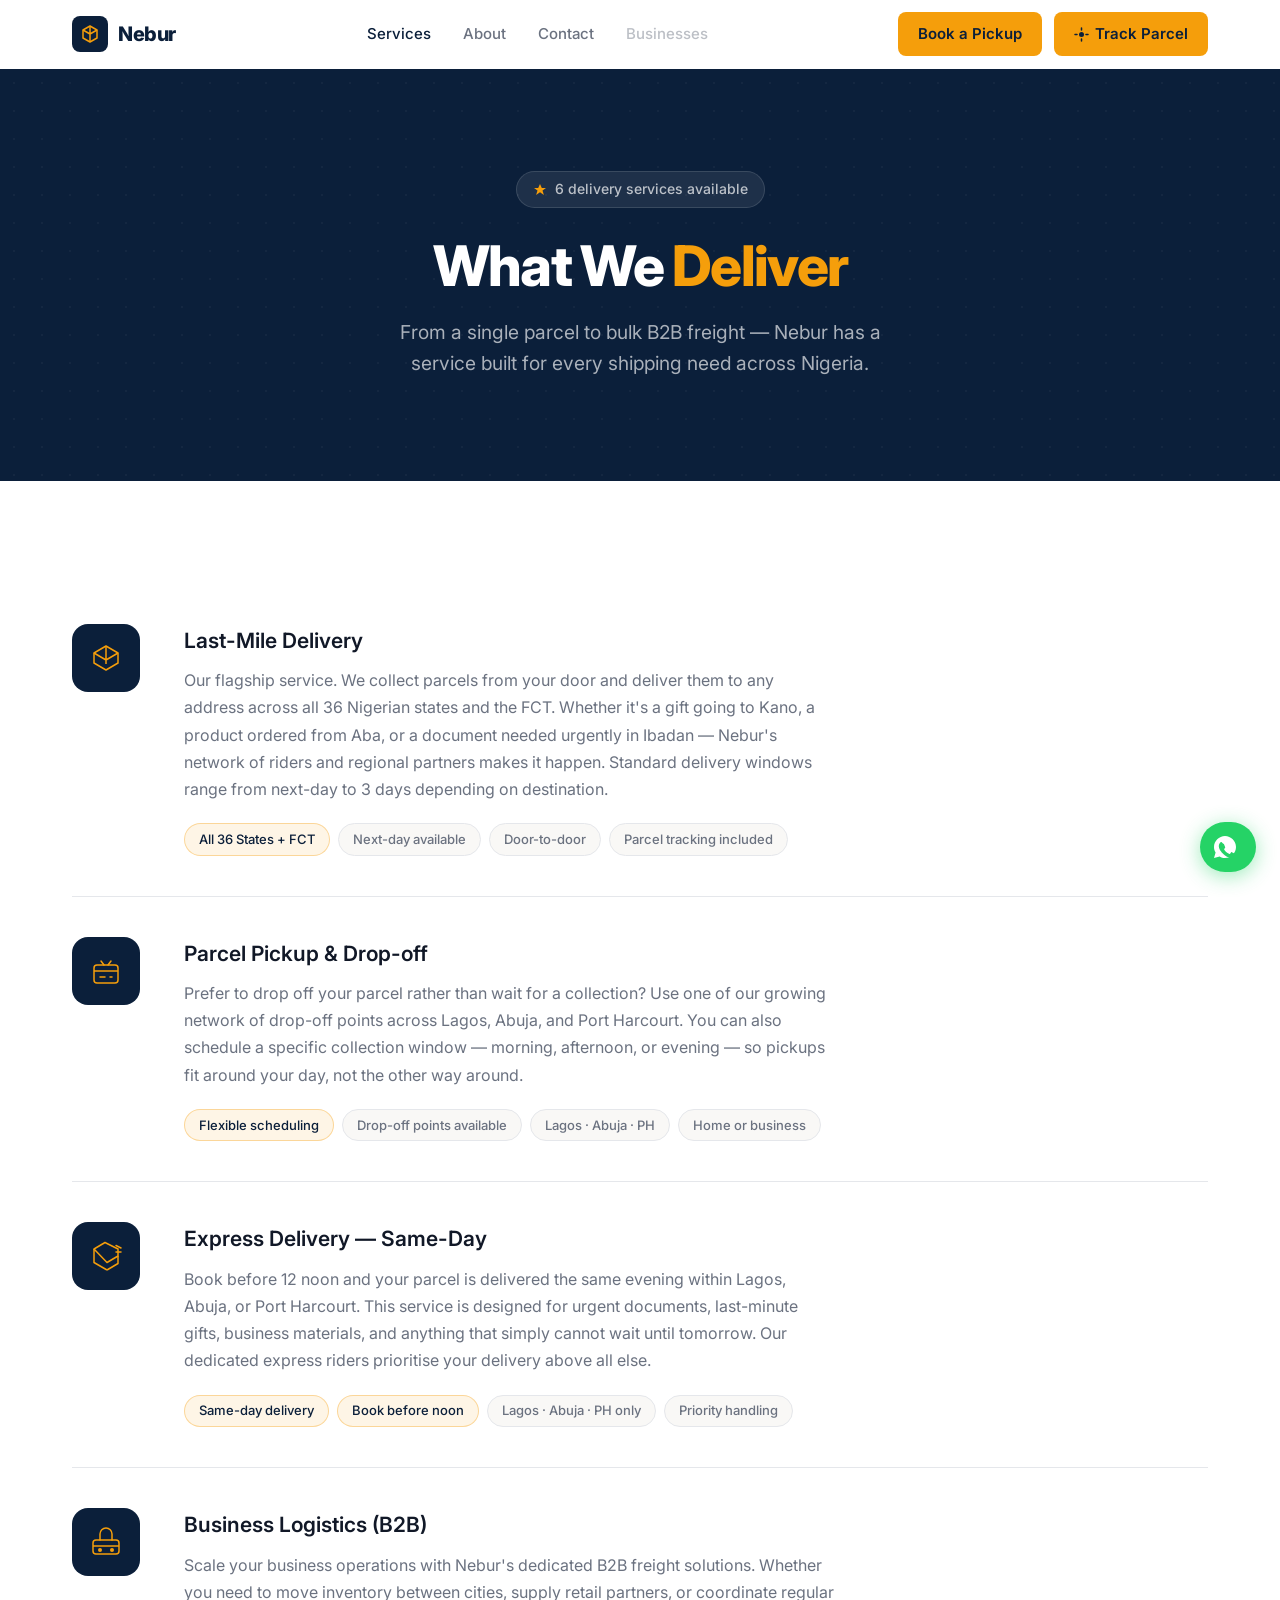
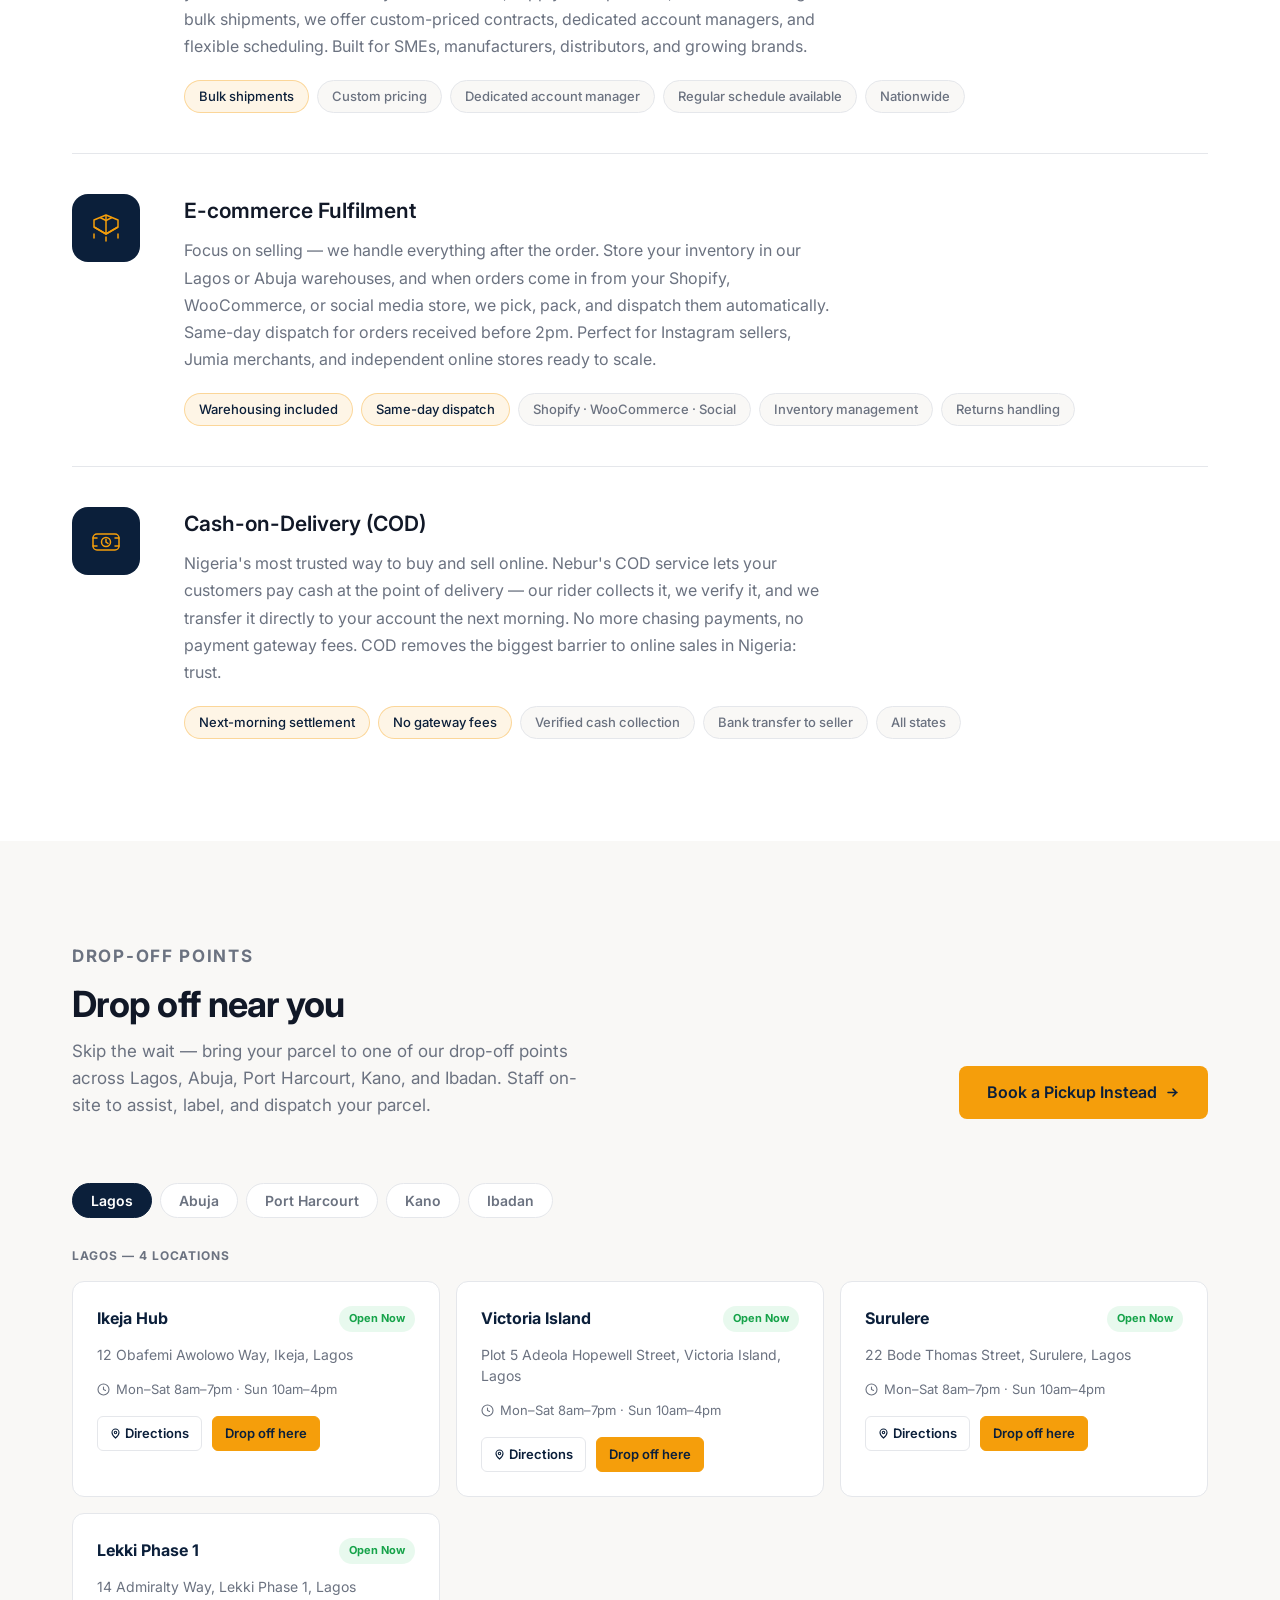
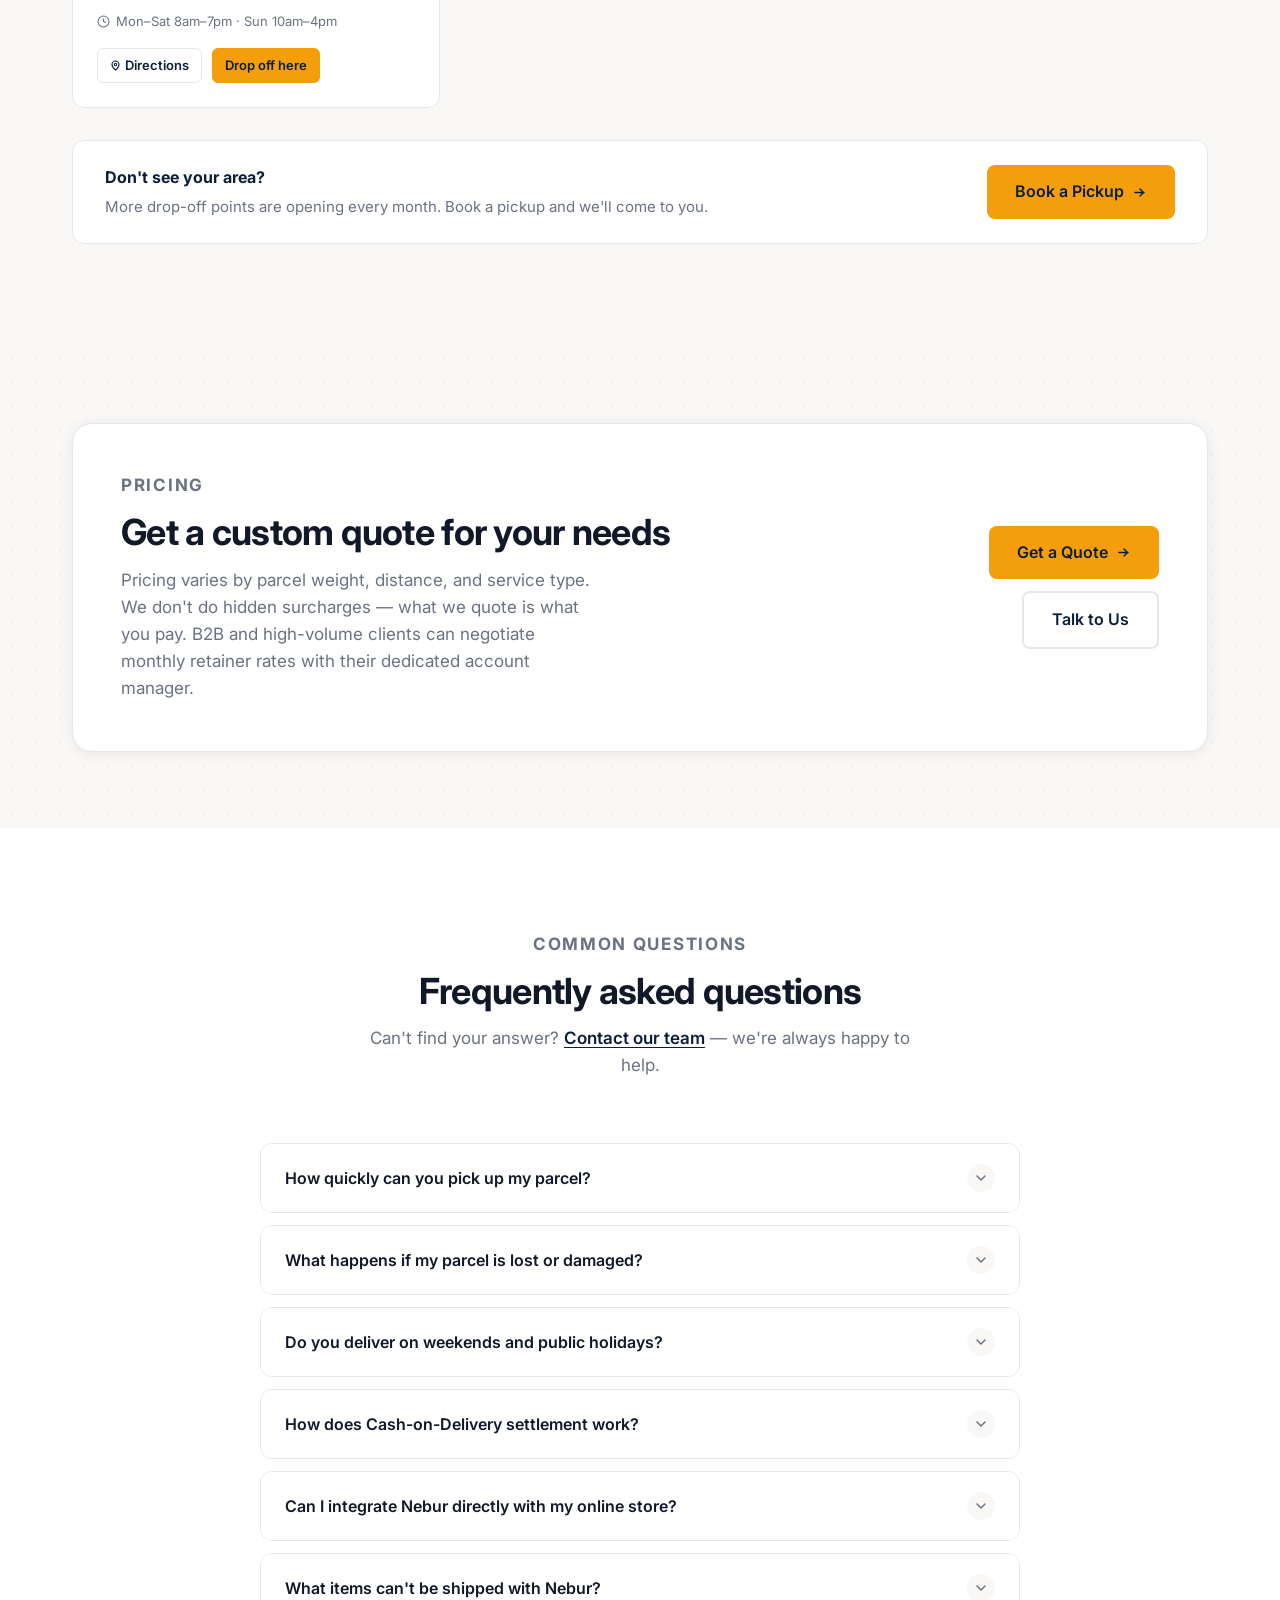
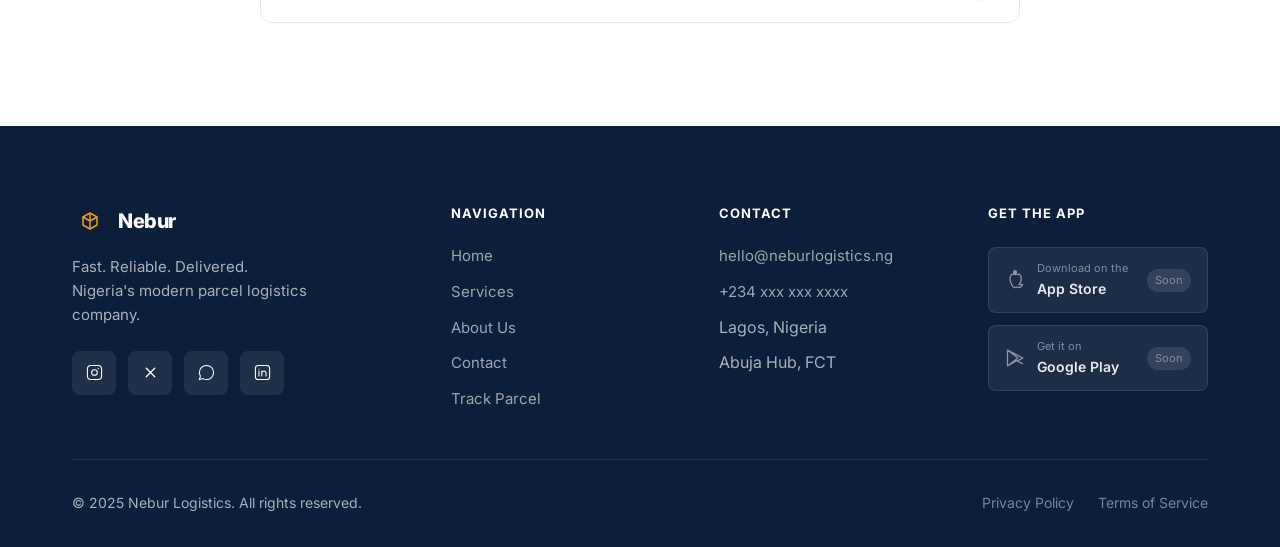
==== services.html @ 804992a3 "chore: initial project scaffold — Nebur Logistics website Full static site with homepage, services, " ====
<!DOCTYPE html>
<html lang="en">
<head>
  <meta charset="UTF-8">
  <meta name="viewport" content="width=device-width, initial-scale=1.0">
  <title>Our Services — Nebur Logistics</title>
  <meta name="description" content="Last-mile delivery, express shipping, B2B freight, and e-commerce fulfilment across Nigeria. See how Nebur can serve you.">

  <meta property="og:title" content="Our Services — Nebur Logistics">
  <meta property="og:description" content="Last-mile delivery, express shipping, B2B freight, and e-commerce fulfilment across Nigeria.">
  <meta property="og:image" content="https://neburlogistics.ng/assets/images/og-image.jpg">
  <meta property="og:url" content="https://neburlogistics.ng/services.html">
  <meta property="og:type" content="website">

  <link rel="canonical" href="https://neburlogistics.ng/services.html">

  <link rel="preconnect" href="https://fonts.googleapis.com">
  <link rel="preconnect" href="https://fonts.gstatic.com" crossorigin>
  <link href="https://fonts.googleapis.com/css2?family=Inter:wght@400;500;600;700;800&display=swap" rel="stylesheet">
  <link rel="stylesheet" href="assets/styles.css">

  <style>
    /* ── Services Hero ── */
    #services-hero {
      background: var(--color-navy);
      background-image: radial-gradient(circle, rgba(255,255,255,0.035) 1px, transparent 1px);
      background-size: 28px 28px;
      padding: clamp(4rem, 8vw, 7rem) 0;
      text-align: center;
    }
    .services-hero-inner { max-width: 640px; margin: 0 auto; }
    .hero-badge {
      display: inline-flex; align-items: center; gap: 0.5rem;
      background: rgba(255,255,255,0.08); border: 1px solid rgba(255,255,255,0.12);
      border-radius: 100px; padding: 0.375rem 1rem;
      font-size: 0.875rem; font-weight: 500; color: rgba(255,255,255,0.7);
      margin-bottom: 1.75rem;
    }
    #services-hero h1 {
      font-size: clamp(2rem, 5vw, 3.5rem); font-weight: 800; letter-spacing: -0.03em;
      line-height: 1.1; color: var(--color-white); margin-bottom: 1.25rem;
    }
    #services-hero h1 span { color: var(--color-amber); }
    #services-hero p { font-size: clamp(1rem, 1.8vw, 1.2rem); color: rgba(255,255,255,0.65); max-width: 500px; margin: 0 auto; }

    /* ── Services List ── */
    #services-list { padding: var(--section-pad); background: var(--color-white); }
    .service-row {
      display: grid; grid-template-columns: 80px 1fr;
      gap: 2rem; padding: 2.5rem 0;
      border-bottom: 1px solid var(--color-border);
    }
    .service-row:first-child { padding-top: 0; }
    .service-row:last-child { border-bottom: none; padding-bottom: 0; }
    .service-row-icon {
      width: 68px; height: 68px; background: var(--color-navy); border-radius: 16px;
      display: flex; align-items: center; justify-content: center; flex-shrink: 0;
    }
    .service-row-body h3 { font-size: 1.3125rem; margin-bottom: 0.625rem; }
    .service-row-body > p { color: var(--color-text-muted); line-height: 1.7; margin-bottom: 1.25rem; max-width: 65ch; }
    .service-tags { display: flex; flex-wrap: wrap; gap: 0.5rem; }
    .tag {
      background: var(--color-off-white); border: 1px solid var(--color-border);
      border-radius: 100px; padding: 0.3rem 0.875rem;
      font-size: 0.8125rem; font-weight: 500; color: var(--color-text-muted);
    }
    .tag.highlight { background: rgba(245,158,11,0.1); border-color: rgba(245,158,11,0.35); color: var(--color-navy); }

    /* ── Drop-off Points ── */
    #drop-off-points {
      padding: var(--section-pad);
      background: var(--color-off-white);
    }
    .dropoff-intro {
      display: flex;
      align-items: flex-end;
      justify-content: space-between;
      gap: 2rem;
      margin-bottom: clamp(2.5rem, 5vw, 4rem);
      flex-wrap: wrap;
    }
    .dropoff-intro-text h2 { margin-bottom: 0.75rem; }
    .dropoff-intro-text p { color: var(--color-text-muted); font-size: 1.0625rem; max-width: 520px; }
    .city-tabs {
      display: flex;
      gap: 0.5rem;
      flex-wrap: wrap;
      margin-bottom: 1.75rem;
    }
    .city-tab {
      padding: 0.5rem 1.125rem;
      border-radius: 100px;
      font-size: 0.875rem;
      font-weight: 600;
      border: 1.5px solid var(--color-border);
      background: var(--color-white);
      color: var(--color-text-muted);
      cursor: pointer;
      transition: background 0.2s, border-color 0.2s, color 0.2s;
    }
    .city-tab:hover { border-color: var(--color-navy); color: var(--color-navy); }
    .city-tab.active { background: var(--color-navy); border-color: var(--color-navy); color: var(--color-white); }
    .dropoff-city-group { display: none; }
    .dropoff-city-group.active { display: block; }
    .dropoff-city-label {
      font-size: 0.75rem;
      font-weight: 700;
      letter-spacing: 0.08em;
      text-transform: uppercase;
      color: var(--color-text-muted);
      margin-bottom: 1rem;
    }
    .dropoff-grid {
      display: grid;
      grid-template-columns: repeat(3, 1fr);
      gap: 1rem;
    }
    .dropoff-card {
      background: var(--color-white);
      border: 1px solid var(--color-border);
      border-radius: var(--radius);
      padding: 1.5rem;
      transition: border-color 0.2s, box-shadow 0.2s;
    }
    .dropoff-card:hover { border-color: var(--color-amber); box-shadow: var(--shadow); }
    .dropoff-card-top {
      display: flex;
      align-items: flex-start;
      justify-content: space-between;
      gap: 0.5rem;
      margin-bottom: 0.75rem;
    }
    .dropoff-card h3 { font-size: 1rem; font-weight: 700; color: var(--color-navy); }
    .dropoff-status {
      font-size: 0.6875rem;
      font-weight: 700;
      padding: 0.25rem 0.625rem;
      border-radius: 100px;
      background: rgba(34,197,94,0.1);
      color: #16a34a;
      white-space: nowrap;
      flex-shrink: 0;
    }
    .dropoff-address {
      font-size: 0.875rem;
      color: var(--color-text-muted);
      line-height: 1.5;
      margin-bottom: 0.875rem;
    }
    .dropoff-hours {
      display: flex;
      align-items: center;
      gap: 0.375rem;
      font-size: 0.8125rem;
      color: var(--color-text-muted);
      margin-bottom: 1rem;
    }
    .dropoff-card-actions { display: flex; gap: 0.625rem; }
    .dropoff-action {
      display: inline-flex;
      align-items: center;
      gap: 0.25rem;
      font-size: 0.8125rem;
      font-weight: 600;
      color: var(--color-navy);
      padding: 0.4rem 0.75rem;
      border: 1.5px solid var(--color-border);
      border-radius: 6px;
      transition: border-color 0.2s, background 0.2s;
    }
    .dropoff-action:hover { border-color: var(--color-navy); background: var(--color-off-white); }
    .dropoff-action.primary {
      background: var(--color-amber);
      border-color: var(--color-amber);
      color: var(--color-navy);
    }
    .dropoff-action.primary:hover { background: var(--color-amber-dark); border-color: var(--color-amber-dark); }
    .dropoff-cta-row {
      margin-top: 2rem;
      padding: 1.5rem 2rem;
      background: var(--color-white);
      border: 1px solid var(--color-border);
      border-radius: var(--radius);
      display: flex;
      align-items: center;
      justify-content: space-between;
      gap: 1.5rem;
      flex-wrap: wrap;
    }
    .dropoff-cta-row p { font-size: 0.9375rem; color: var(--color-text-muted); }
    .dropoff-cta-row strong { display: block; font-size: 1rem; color: var(--color-navy); margin-bottom: 0.25rem; }

    /* ── Pricing Note ── */
    #pricing-note {
      padding: clamp(3rem, 6vw, 5rem) 0;
      background: var(--color-off-white);
      background-image: radial-gradient(circle, rgba(0,0,0,0.04) 1px, transparent 1px);
      background-size: 24px 24px;
    }
    .pricing-inner {
      display: grid; grid-template-columns: 1fr auto;
      gap: 2rem; align-items: center;
      background: var(--color-white); border: 1px solid var(--color-border);
      border-radius: 20px; padding: clamp(2rem, 4vw, 3rem);
      box-shadow: var(--shadow);
    }
    .pricing-text h2 { margin-bottom: 0.75rem; }
    .pricing-text p { color: var(--color-text-muted); font-size: 1.0625rem; max-width: 480px; }
    .pricing-cta { display: flex; flex-direction: column; gap: 0.75rem; align-items: flex-end; }

    /* ── FAQ ── */
    #services-faq { padding: var(--section-pad); background: var(--color-white); }
    .faq-list { max-width: 760px; margin: 0 auto; display: flex; flex-direction: column; gap: 0.75rem; }
    .faq-item {
      border: 1px solid var(--color-border); border-radius: var(--radius);
      overflow: hidden; transition: border-color 0.2s;
    }
    .faq-item.open { border-color: var(--color-amber); }
    .faq-btn {
      width: 100%; display: flex; align-items: center; justify-content: space-between;
      gap: 1rem; padding: 1.25rem 1.5rem;
      font-size: 1rem; font-weight: 600; color: var(--color-text);
      text-align: left; background: var(--color-white); transition: background 0.2s;
    }
    .faq-btn:hover { background: var(--color-off-white); }
    .faq-chevron {
      width: 28px; height: 28px; border-radius: 50%; background: var(--color-off-white);
      display: flex; align-items: center; justify-content: center;
      flex-shrink: 0; transition: transform 0.3s, background 0.2s;
    }
    .faq-item.open .faq-chevron { transform: rotate(180deg); background: var(--color-amber); }
    .faq-item.open .faq-chevron svg path { stroke: var(--color-navy); }
    .faq-body {
      max-height: 0; overflow: hidden;
      transition: max-height 0.35s ease, padding 0.2s;
      padding: 0 1.5rem;
    }
    .faq-body.open { max-height: 400px; padding: 0 1.5rem 1.25rem; }
    .faq-body p { color: var(--color-text-muted); line-height: 1.7; }

    /* ── Responsive ── */
    @media (max-width: 1024px) {
      .dropoff-grid { grid-template-columns: repeat(2, 1fr); }
    }
    @media (max-width: 768px) {
      .service-row { grid-template-columns: 1fr; gap: 1.25rem; }
      .service-row-icon { width: 56px; height: 56px; }
      .pricing-inner { grid-template-columns: 1fr; }
      .pricing-cta { align-items: flex-start; }
      .dropoff-intro { flex-direction: column; align-items: flex-start; }
    }
    @media (max-width: 640px) {
      .dropoff-grid { grid-template-columns: 1fr; }
    }
  </style>
</head>
<body>

  <!-- HEADER -->
  <header class="site-header" id="site-header">
    <div class="container">
      <nav class="nav-inner" role="navigation" aria-label="Main navigation">
        <a href="index.html" class="nav-logo" aria-label="Nebur Logistics — Home">
          <div class="nav-logo-icon" aria-hidden="true">
            <svg width="20" height="20" viewBox="0 0 20 20" fill="none" aria-hidden="true">
              <path d="M3 6l7-4 7 4v8l-7 4-7-4V6z" stroke="#F59E0B" stroke-width="1.5" stroke-linejoin="round"/>
              <path d="M10 2v16M3 6l7 4 7-4" stroke="#F59E0B" stroke-width="1.5" stroke-linejoin="round"/>
            </svg>
          </div>
          Nebur
        </a>
        <ul class="nav-links" role="list">
          <li><a href="services.html" class="active" aria-current="page">Services</a></li>
          <li><a href="about.html">About</a></li>
          <li><a href="contact.html">Contact</a></li>
          <li><a href="#" data-future="b2b-portal" style="opacity:0.45;" aria-disabled="true">Businesses</a></li>
        </ul>
        <div class="nav-cta">
          <a href="book.html" class="btn btn-primary" style="padding:0.625rem 1.25rem;font-size:0.9375rem;">Book a Pickup</a>
          <a href="#" data-future="tracking" class="btn-track" aria-label="Track your parcel">
            <svg width="15" height="15" viewBox="0 0 15 15" fill="none" aria-hidden="true"><circle cx="7.5" cy="7.5" r="2.5" fill="currentColor"/><path d="M7.5 1v2M7.5 12v2M1 7.5h2M12 7.5h2" stroke="currentColor" stroke-width="1.5" stroke-linecap="round"/></svg>
            Track Parcel
          </a>
        </div>
        <button class="hamburger" id="hamburger-btn" aria-expanded="false" aria-controls="mobile-nav" aria-label="Toggle navigation menu">
          <span></span><span></span><span></span>
        </button>
      </nav>
    </div>
    <nav class="mobile-nav" id="mobile-nav" aria-label="Mobile navigation">
      <a href="index.html">Home</a>
      <a href="services.html" aria-current="page">Services</a>
      <a href="about.html">About</a>
      <a href="contact.html">Contact</a>
      <a href="book.html" class="btn-track">Book a Pickup</a>
    </nav>
  </header>

  <main>

    <!-- SERVICES HERO -->
    <section id="services-hero" aria-labelledby="services-hero-heading">
      <div class="container">
        <div class="services-hero-inner">
          <div class="hero-badge">
            <svg width="14" height="14" viewBox="0 0 14 14" fill="none" aria-hidden="true"><path d="M7 1l1.8 4H13l-3.5 2.6 1.4 4.3L7 9.3l-3.9 2.6 1.4-4.3L1 5h4.2z" fill="#F59E0B"/></svg>
            6 delivery services available
          </div>
          <h1 id="services-hero-heading">What We <span>Deliver</span></h1>
          <p>From a single parcel to bulk B2B freight — Nebur has a service built for every shipping need across Nigeria.</p>
        </div>
      </div>
    </section>

    <!-- SERVICES LIST -->
    <section id="services-list" aria-labelledby="services-list-heading">
      <div class="container">
        <h2 id="services-list-heading" class="visually-hidden">All Nebur Services</h2>

        <!-- Last-Mile Delivery -->
        <div class="service-row fade-up">
          <div class="service-row-icon" aria-hidden="true">
            <svg width="32" height="32" viewBox="0 0 32 32" fill="none">
              <path d="M4 11l12-7 12 7v10l-12 7L4 21V11z" stroke="#F59E0B" stroke-width="1.5" stroke-linejoin="round"/>
              <path d="M16 4v18M4 11l12 7 12-7" stroke="#F59E0B" stroke-width="1.5" stroke-linejoin="round"/>
            </svg>
          </div>
          <div class="service-row-body">
            <h3>Last-Mile Delivery</h3>
            <p>Our flagship service. We collect parcels from your door and deliver them to any address across all 36 Nigerian states and the FCT. Whether it's a gift going to Kano, a product ordered from Aba, or a document needed urgently in Ibadan — Nebur's network of riders and regional partners makes it happen. Standard delivery windows range from next-day to 3 days depending on destination.</p>
            <div class="service-tags">
              <span class="tag highlight">All 36 States + FCT</span>
              <span class="tag">Next-day available</span>
              <span class="tag">Door-to-door</span>
              <span class="tag">Parcel tracking included</span>
            </div>
          </div>
        </div>

        <!-- Parcel Pickup & Drop-off -->
        <div class="service-row fade-up">
          <div class="service-row-icon" aria-hidden="true">
            <svg width="32" height="32" viewBox="0 0 32 32" fill="none">
              <rect x="4" y="10" width="24" height="18" rx="3" stroke="#F59E0B" stroke-width="1.5"/>
              <path d="M4 16h24" stroke="#F59E0B" stroke-width="1.5"/>
              <path d="M11 6l3 4M21 6l-3 4" stroke="#F59E0B" stroke-width="1.5" stroke-linecap="round"/>
              <path d="M10 22h5M20 22h2" stroke="#F59E0B" stroke-width="1.5" stroke-linecap="round"/>
            </svg>
          </div>
          <div class="service-row-body">
            <h3>Parcel Pickup &amp; Drop-off</h3>
            <p>Prefer to drop off your parcel rather than wait for a collection? Use one of our growing network of drop-off points across Lagos, Abuja, and Port Harcourt. You can also schedule a specific collection window — morning, afternoon, or evening — so pickups fit around your day, not the other way around.</p>
            <div class="service-tags">
              <span class="tag highlight">Flexible scheduling</span>
              <span class="tag">Drop-off points available</span>
              <span class="tag">Lagos · Abuja · PH</span>
              <span class="tag">Home or business</span>
            </div>
          </div>
        </div>

        <!-- Express Delivery -->
        <div class="service-row fade-up">
          <div class="service-row-icon" aria-hidden="true">
            <svg width="32" height="32" viewBox="0 0 32 32" fill="none">
              <path d="M28 16l-11 6.5L4 9 15 2.5 28 9v7z" stroke="#F59E0B" stroke-width="1.5" stroke-linejoin="round"/>
              <path d="M4 9v13.5l13 7.5" stroke="#F59E0B" stroke-width="1.5" stroke-linejoin="round"/>
              <path d="M28 16v7.5l-11 6.5" stroke="#F59E0B" stroke-width="1.5" stroke-linejoin="round"/>
              <path d="M31 8l-5-2.5" stroke="#F59E0B" stroke-width="1.5" stroke-linecap="round"/>
              <path d="M31 12h-5" stroke="#F59E0B" stroke-width="1.5" stroke-linecap="round"/>
            </svg>
          </div>
          <div class="service-row-body">
            <h3>Express Delivery — Same-Day</h3>
            <p>Book before 12 noon and your parcel is delivered the same evening within Lagos, Abuja, or Port Harcourt. This service is designed for urgent documents, last-minute gifts, business materials, and anything that simply cannot wait until tomorrow. Our dedicated express riders prioritise your delivery above all else.</p>
            <div class="service-tags">
              <span class="tag highlight">Same-day delivery</span>
              <span class="tag highlight">Book before noon</span>
              <span class="tag">Lagos · Abuja · PH only</span>
              <span class="tag">Priority handling</span>
            </div>
          </div>
        </div>

        <!-- B2B -->
        <div class="service-row fade-up">
          <div class="service-row-icon" aria-hidden="true">
            <svg width="32" height="32" viewBox="0 0 32 32" fill="none">
              <rect x="3" y="14" width="26" height="14" rx="3" stroke="#F59E0B" stroke-width="1.5"/>
              <path d="M3 20h26" stroke="#F59E0B" stroke-width="1.5"/>
              <path d="M10 14V8a6 6 0 0112 0v6" stroke="#F59E0B" stroke-width="1.5" stroke-linecap="round"/>
              <circle cx="10" cy="24" r="2" fill="#F59E0B"/>
              <circle cx="22" cy="24" r="2" fill="#F59E0B"/>
            </svg>
          </div>
          <div class="service-row-body">
            <h3>Business Logistics (B2B)</h3>
            <p>Scale your business operations with Nebur's dedicated B2B freight solutions. Whether you need to move inventory between cities, supply retail partners, or coordinate regular bulk shipments, we offer custom-priced contracts, dedicated account managers, and flexible scheduling. Built for SMEs, manufacturers, distributors, and growing brands.</p>
            <div class="service-tags">
              <span class="tag highlight">Bulk shipments</span>
              <span class="tag">Custom pricing</span>
              <span class="tag">Dedicated account manager</span>
              <span class="tag">Regular schedule available</span>
              <span class="tag">Nationwide</span>
            </div>
          </div>
        </div>

        <!-- E-commerce Fulfilment -->
        <div class="service-row fade-up">
          <div class="service-row-icon" aria-hidden="true">
            <svg width="32" height="32" viewBox="0 0 32 32" fill="none">
              <path d="M4 8l12-5 12 5v7l-12 7L4 15V8z" stroke="#F59E0B" stroke-width="1.5" stroke-linejoin="round"/>
              <path d="M4 15l12 7 12-7M16 3v18" stroke="#F59E0B" stroke-width="1.5" stroke-linejoin="round"/>
              <path d="M10 5.5l6 3 6-3" stroke="#F59E0B" stroke-width="1.5" stroke-linejoin="round"/>
              <path d="M4 22v4M28 22v4M16 25v4" stroke="#F59E0B" stroke-width="1.5" stroke-linecap="round"/>
            </svg>
          </div>
          <div class="service-row-body">
            <h3>E-commerce Fulfilment</h3>
            <p>Focus on selling — we handle everything after the order. Store your inventory in our Lagos or Abuja warehouses, and when orders come in from your Shopify, WooCommerce, or social media store, we pick, pack, and dispatch them automatically. Same-day dispatch for orders received before 2pm. Perfect for Instagram sellers, Jumia merchants, and independent online stores ready to scale.</p>
            <div class="service-tags">
              <span class="tag highlight">Warehousing included</span>
              <span class="tag highlight">Same-day dispatch</span>
              <span class="tag">Shopify · WooCommerce · Social</span>
              <span class="tag">Inventory management</span>
              <span class="tag">Returns handling</span>
            </div>
          </div>
        </div>

        <!-- Cash-on-Delivery -->
        <div class="service-row fade-up">
          <div class="service-row-icon" aria-hidden="true">
            <svg width="32" height="32" viewBox="0 0 32 32" fill="none">
              <rect x="3" y="9" width="26" height="16" rx="4" stroke="#F59E0B" stroke-width="1.5"/>
              <circle cx="16" cy="17" r="4.5" stroke="#F59E0B" stroke-width="1.5"/>
              <path d="M16 14.5v2.5l2 1.5" stroke="#F59E0B" stroke-width="1.5" stroke-linecap="round"/>
              <path d="M3 13h4M25 13h4M3 21h4M25 21h4" stroke="#F59E0B" stroke-width="1.5" stroke-linecap="round"/>
            </svg>
          </div>
          <div class="service-row-body">
            <h3>Cash-on-Delivery (COD)</h3>
            <p>Nigeria's most trusted way to buy and sell online. Nebur's COD service lets your customers pay cash at the point of delivery — our rider collects it, we verify it, and we transfer it directly to your account the next morning. No more chasing payments, no payment gateway fees. COD removes the biggest barrier to online sales in Nigeria: trust.</p>
            <div class="service-tags">
              <span class="tag highlight">Next-morning settlement</span>
              <span class="tag highlight">No gateway fees</span>
              <span class="tag">Verified cash collection</span>
              <span class="tag">Bank transfer to seller</span>
              <span class="tag">All states</span>
            </div>
          </div>
        </div>

      </div>
    </section>

    <!-- DROP-OFF POINTS -->
    <section id="drop-off-points" aria-labelledby="dropoff-heading">
      <div class="container">

        <div class="dropoff-intro">
          <div class="dropoff-intro-text">
            <p class="section-label">Drop-off Points</p>
            <h2 id="dropoff-heading">Drop off near you</h2>
            <p>Skip the wait — bring your parcel to one of our drop-off points across Lagos, Abuja, Port Harcourt, Kano, and Ibadan. Staff on-site to assist, label, and dispatch your parcel.</p>
          </div>
          <a href="book.html" class="btn btn-primary fade-up">
            Book a Pickup Instead
            <svg width="15" height="15" viewBox="0 0 15 15" fill="none" aria-hidden="true"><path d="M3 7.5h9M8 4l3.5 3.5L8 11" stroke="currentColor" stroke-width="1.5" stroke-linecap="round" stroke-linejoin="round"/></svg>
          </a>
        </div>

        <!-- City tabs -->
        <div class="city-tabs" role="tablist" aria-label="Filter drop-off points by city">
          <button class="city-tab active" role="tab" aria-selected="true" aria-controls="city-lagos" id="tab-lagos">Lagos</button>
          <button class="city-tab" role="tab" aria-selected="false" aria-controls="city-abuja" id="tab-abuja">Abuja</button>
          <button class="city-tab" role="tab" aria-selected="false" aria-controls="city-ph" id="tab-ph">Port Harcourt</button>
          <button class="city-tab" role="tab" aria-selected="false" aria-controls="city-kano" id="tab-kano">Kano</button>
          <button class="city-tab" role="tab" aria-selected="false" aria-controls="city-ibadan" id="tab-ibadan">Ibadan</button>
        </div>

        <!-- Lagos -->
        <div class="dropoff-city-group active" id="city-lagos" role="tabpanel" aria-labelledby="tab-lagos">
          <p class="dropoff-city-label">Lagos — 4 locations</p>
          <div class="dropoff-grid">

            <div class="dropoff-card fade-up">
              <div class="dropoff-card-top">
                <h3>Ikeja Hub</h3>
                <span class="dropoff-status">Open Now</span>
              </div>
              <p class="dropoff-address">12 Obafemi Awolowo Way, Ikeja, Lagos</p>
              <p class="dropoff-hours">
                <svg width="13" height="13" viewBox="0 0 13 13" fill="none" aria-hidden="true"><circle cx="6.5" cy="6.5" r="5.5" stroke="#6B7280" stroke-width="1.1"/><path d="M6.5 4v2.5l2 1" stroke="#6B7280" stroke-width="1.1" stroke-linecap="round"/></svg>
                Mon–Sat 8am–7pm · Sun 10am–4pm
              </p>
              <div class="dropoff-card-actions">
                <a href="https://maps.google.com/?q=Obafemi+Awolowo+Way+Ikeja+Lagos" target="_blank" rel="noopener noreferrer" class="dropoff-action">
                  <svg width="11" height="11" viewBox="0 0 11 11" fill="none" aria-hidden="true"><path d="M5.5 1C3.6 1 2 2.6 2 4.5c0 2.6 3.5 5.5 3.5 5.5S9 7.1 9 4.5C9 2.6 7.4 1 5.5 1z" stroke="currentColor" stroke-width="1.1"/><circle cx="5.5" cy="4.5" r="1.2" stroke="currentColor" stroke-width="1.1"/></svg>
                  Directions
                </a>
                <a href="book.html" class="dropoff-action primary">Drop off here</a>
              </div>
            </div>

            <div class="dropoff-card fade-up fade-up-delay-1">
              <div class="dropoff-card-top">
                <h3>Victoria Island</h3>
                <span class="dropoff-status">Open Now</span>
              </div>
              <p class="dropoff-address">Plot 5 Adeola Hopewell Street, Victoria Island, Lagos</p>
              <p class="dropoff-hours">
                <svg width="13" height="13" viewBox="0 0 13 13" fill="none" aria-hidden="true"><circle cx="6.5" cy="6.5" r="5.5" stroke="#6B7280" stroke-width="1.1"/><path d="M6.5 4v2.5l2 1" stroke="#6B7280" stroke-width="1.1" stroke-linecap="round"/></svg>
                Mon–Sat 8am–7pm · Sun 10am–4pm
              </p>
              <div class="dropoff-card-actions">
                <a href="https://maps.google.com/?q=Adeola+Hopewell+Victoria+Island+Lagos" target="_blank" rel="noopener noreferrer" class="dropoff-action">
                  <svg width="11" height="11" viewBox="0 0 11 11" fill="none" aria-hidden="true"><path d="M5.5 1C3.6 1 2 2.6 2 4.5c0 2.6 3.5 5.5 3.5 5.5S9 7.1 9 4.5C9 2.6 7.4 1 5.5 1z" stroke="currentColor" stroke-width="1.1"/><circle cx="5.5" cy="4.5" r="1.2" stroke="currentColor" stroke-width="1.1"/></svg>
                  Directions
                </a>
                <a href="book.html" class="dropoff-action primary">Drop off here</a>
              </div>
            </div>

            <div class="dropoff-card fade-up fade-up-delay-2">
              <div class="dropoff-card-top">
                <h3>Surulere</h3>
                <span class="dropoff-status">Open Now</span>
              </div>
              <p class="dropoff-address">22 Bode Thomas Street, Surulere, Lagos</p>
              <p class="dropoff-hours">
                <svg width="13" height="13" viewBox="0 0 13 13" fill="none" aria-hidden="true"><circle cx="6.5" cy="6.5" r="5.5" stroke="#6B7280" stroke-width="1.1"/><path d="M6.5 4v2.5l2 1" stroke="#6B7280" stroke-width="1.1" stroke-linecap="round"/></svg>
                Mon–Sat 8am–7pm · Sun 10am–4pm
              </p>
              <div class="dropoff-card-actions">
                <a href="https://maps.google.com/?q=Bode+Thomas+Street+Surulere+Lagos" target="_blank" rel="noopener noreferrer" class="dropoff-action">
                  <svg width="11" height="11" viewBox="0 0 11 11" fill="none" aria-hidden="true"><path d="M5.5 1C3.6 1 2 2.6 2 4.5c0 2.6 3.5 5.5 3.5 5.5S9 7.1 9 4.5C9 2.6 7.4 1 5.5 1z" stroke="currentColor" stroke-width="1.1"/><circle cx="5.5" cy="4.5" r="1.2" stroke="currentColor" stroke-width="1.1"/></svg>
                  Directions
                </a>
                <a href="book.html" class="dropoff-action primary">Drop off here</a>
              </div>
            </div>

            <div class="dropoff-card fade-up fade-up-delay-3">
              <div class="dropoff-card-top">
                <h3>Lekki Phase 1</h3>
                <span class="dropoff-status">Open Now</span>
              </div>
              <p class="dropoff-address">14 Admiralty Way, Lekki Phase 1, Lagos</p>
              <p class="dropoff-hours">
                <svg width="13" height="13" viewBox="0 0 13 13" fill="none" aria-hidden="true"><circle cx="6.5" cy="6.5" r="5.5" stroke="#6B7280" stroke-width="1.1"/><path d="M6.5 4v2.5l2 1" stroke="#6B7280" stroke-width="1.1" stroke-linecap="round"/></svg>
                Mon–Sat 8am–7pm · Sun 10am–4pm
              </p>
              <div class="dropoff-card-actions">
                <a href="https://maps.google.com/?q=Admiralty+Way+Lekki+Lagos" target="_blank" rel="noopener noreferrer" class="dropoff-action">
                  <svg width="11" height="11" viewBox="0 0 11 11" fill="none" aria-hidden="true"><path d="M5.5 1C3.6 1 2 2.6 2 4.5c0 2.6 3.5 5.5 3.5 5.5S9 7.1 9 4.5C9 2.6 7.4 1 5.5 1z" stroke="currentColor" stroke-width="1.1"/><circle cx="5.5" cy="4.5" r="1.2" stroke="currentColor" stroke-width="1.1"/></svg>
                  Directions
                </a>
                <a href="book.html" class="dropoff-action primary">Drop off here</a>
              </div>
            </div>

          </div>
        </div>

        <!-- Abuja -->
        <div class="dropoff-city-group" id="city-abuja" role="tabpanel" aria-labelledby="tab-abuja">
          <p class="dropoff-city-label">Abuja — 3 locations</p>
          <div class="dropoff-grid">

            <div class="dropoff-card fade-up">
              <div class="dropoff-card-top">
                <h3>Wuse 2</h3>
                <span class="dropoff-status">Open Now</span>
              </div>
              <p class="dropoff-address">Plot 452 Aminu Kano Crescent, Wuse 2, Abuja</p>
              <p class="dropoff-hours">
                <svg width="13" height="13" viewBox="0 0 13 13" fill="none" aria-hidden="true"><circle cx="6.5" cy="6.5" r="5.5" stroke="#6B7280" stroke-width="1.1"/><path d="M6.5 4v2.5l2 1" stroke="#6B7280" stroke-width="1.1" stroke-linecap="round"/></svg>
                Mon–Sat 8am–7pm · Sun 10am–4pm
              </p>
              <div class="dropoff-card-actions">
                <a href="https://maps.google.com/?q=Aminu+Kano+Crescent+Wuse+2+Abuja" target="_blank" rel="noopener noreferrer" class="dropoff-action">
                  <svg width="11" height="11" viewBox="0 0 11 11" fill="none" aria-hidden="true"><path d="M5.5 1C3.6 1 2 2.6 2 4.5c0 2.6 3.5 5.5 3.5 5.5S9 7.1 9 4.5C9 2.6 7.4 1 5.5 1z" stroke="currentColor" stroke-width="1.1"/><circle cx="5.5" cy="4.5" r="1.2" stroke="currentColor" stroke-width="1.1"/></svg>
                  Directions
                </a>
                <a href="book.html" class="dropoff-action primary">Drop off here</a>
              </div>
            </div>

            <div class="dropoff-card fade-up fade-up-delay-1">
              <div class="dropoff-card-top">
                <h3>Garki</h3>
                <span class="dropoff-status">Open Now</span>
              </div>
              <p class="dropoff-address">8 Ralph Shodeinde Street, Garki, Abuja</p>
              <p class="dropoff-hours">
                <svg width="13" height="13" viewBox="0 0 13 13" fill="none" aria-hidden="true"><circle cx="6.5" cy="6.5" r="5.5" stroke="#6B7280" stroke-width="1.1"/><path d="M6.5 4v2.5l2 1" stroke="#6B7280" stroke-width="1.1" stroke-linecap="round"/></svg>
                Mon–Sat 8am–7pm · Sun 10am–4pm
              </p>
              <div class="dropoff-card-actions">
                <a href="https://maps.google.com/?q=Ralph+Shodeinde+Street+Garki+Abuja" target="_blank" rel="noopener noreferrer" class="dropoff-action">
                  <svg width="11" height="11" viewBox="0 0 11 11" fill="none" aria-hidden="true"><path d="M5.5 1C3.6 1 2 2.6 2 4.5c0 2.6 3.5 5.5 3.5 5.5S9 7.1 9 4.5C9 2.6 7.4 1 5.5 1z" stroke="currentColor" stroke-width="1.1"/><circle cx="5.5" cy="4.5" r="1.2" stroke="currentColor" stroke-width="1.1"/></svg>
                  Directions
                </a>
                <a href="book.html" class="dropoff-action primary">Drop off here</a>
              </div>
            </div>

            <div class="dropoff-card fade-up fade-up-delay-2">
              <div class="dropoff-card-top">
                <h3>Maitama</h3>
                <span class="dropoff-status">Open Now</span>
              </div>
              <p class="dropoff-address">25 Danube Street, Maitama, Abuja</p>
              <p class="dropoff-hours">
                <svg width="13" height="13" viewBox="0 0 13 13" fill="none" aria-hidden="true"><circle cx="6.5" cy="6.5" r="5.5" stroke="#6B7280" stroke-width="1.1"/><path d="M6.5 4v2.5l2 1" stroke="#6B7280" stroke-width="1.1" stroke-linecap="round"/></svg>
                Mon–Sat 8am–7pm · Sun 10am–4pm
              </p>
              <div class="dropoff-card-actions">
                <a href="https://maps.google.com/?q=Danube+Street+Maitama+Abuja" target="_blank" rel="noopener noreferrer" class="dropoff-action">
                  <svg width="11" height="11" viewBox="0 0 11 11" fill="none" aria-hidden="true"><path d="M5.5 1C3.6 1 2 2.6 2 4.5c0 2.6 3.5 5.5 3.5 5.5S9 7.1 9 4.5C9 2.6 7.4 1 5.5 1z" stroke="currentColor" stroke-width="1.1"/><circle cx="5.5" cy="4.5" r="1.2" stroke="currentColor" stroke-width="1.1"/></svg>
                  Directions
                </a>
                <a href="book.html" class="dropoff-action primary">Drop off here</a>
              </div>
            </div>

          </div>
        </div>

        <!-- Port Harcourt -->
        <div class="dropoff-city-group" id="city-ph" role="tabpanel" aria-labelledby="tab-ph">
          <p class="dropoff-city-label">Port Harcourt — 2 locations</p>
          <div class="dropoff-grid">

            <div class="dropoff-card fade-up">
              <div class="dropoff-card-top">
                <h3>GRA Phase 2</h3>
                <span class="dropoff-status">Open Now</span>
              </div>
              <p class="dropoff-address">34 Peter Odili Road, GRA Phase 2, Port Harcourt</p>
              <p class="dropoff-hours">
                <svg width="13" height="13" viewBox="0 0 13 13" fill="none" aria-hidden="true"><circle cx="6.5" cy="6.5" r="5.5" stroke="#6B7280" stroke-width="1.1"/><path d="M6.5 4v2.5l2 1" stroke="#6B7280" stroke-width="1.1" stroke-linecap="round"/></svg>
                Mon–Sat 8am–7pm · Sun 10am–3pm
              </p>
              <div class="dropoff-card-actions">
                <a href="https://maps.google.com/?q=Peter+Odili+Road+GRA+Port+Harcourt" target="_blank" rel="noopener noreferrer" class="dropoff-action">
                  <svg width="11" height="11" viewBox="0 0 11 11" fill="none" aria-hidden="true"><path d="M5.5 1C3.6 1 2 2.6 2 4.5c0 2.6 3.5 5.5 3.5 5.5S9 7.1 9 4.5C9 2.6 7.4 1 5.5 1z" stroke="currentColor" stroke-width="1.1"/><circle cx="5.5" cy="4.5" r="1.2" stroke="currentColor" stroke-width="1.1"/></svg>
                  Directions
                </a>
                <a href="book.html" class="dropoff-action primary">Drop off here</a>
              </div>
            </div>

            <div class="dropoff-card fade-up fade-up-delay-1">
              <div class="dropoff-card-top">
                <h3>Rumuola</h3>
                <span class="dropoff-status">Open Now</span>
              </div>
              <p class="dropoff-address">18 Rumuola Road, Rumuola, Port Harcourt</p>
              <p class="dropoff-hours">
                <svg width="13" height="13" viewBox="0 0 13 13" fill="none" aria-hidden="true"><circle cx="6.5" cy="6.5" r="5.5" stroke="#6B7280" stroke-width="1.1"/><path d="M6.5 4v2.5l2 1" stroke="#6B7280" stroke-width="1.1" stroke-linecap="round"/></svg>
                Mon–Sat 8am–7pm · Sun 10am–3pm
              </p>
              <div class="dropoff-card-actions">
                <a href="https://maps.google.com/?q=Rumuola+Road+Port+Harcourt" target="_blank" rel="noopener noreferrer" class="dropoff-action">
                  <svg width="11" height="11" viewBox="0 0 11 11" fill="none" aria-hidden="true"><path d="M5.5 1C3.6 1 2 2.6 2 4.5c0 2.6 3.5 5.5 3.5 5.5S9 7.1 9 4.5C9 2.6 7.4 1 5.5 1z" stroke="currentColor" stroke-width="1.1"/><circle cx="5.5" cy="4.5" r="1.2" stroke="currentColor" stroke-width="1.1"/></svg>
                  Directions
                </a>
                <a href="book.html" class="dropoff-action primary">Drop off here</a>
              </div>
            </div>

          </div>
        </div>

        <!-- Kano -->
        <div class="dropoff-city-group" id="city-kano" role="tabpanel" aria-labelledby="tab-kano">
          <p class="dropoff-city-label">Kano — 2 locations</p>
          <div class="dropoff-grid">

            <div class="dropoff-card fade-up">
              <div class="dropoff-card-top">
                <h3>Sabon Gari</h3>
                <span class="dropoff-status">Open Now</span>
              </div>
              <p class="dropoff-address">6 Lagos Street, Sabon Gari, Kano</p>
              <p class="dropoff-hours">
                <svg width="13" height="13" viewBox="0 0 13 13" fill="none" aria-hidden="true"><circle cx="6.5" cy="6.5" r="5.5" stroke="#6B7280" stroke-width="1.1"/><path d="M6.5 4v2.5l2 1" stroke="#6B7280" stroke-width="1.1" stroke-linecap="round"/></svg>
                Mon–Sat 8am–6pm
              </p>
              <div class="dropoff-card-actions">
                <a href="https://maps.google.com/?q=Lagos+Street+Sabon+Gari+Kano" target="_blank" rel="noopener noreferrer" class="dropoff-action">
                  <svg width="11" height="11" viewBox="0 0 11 11" fill="none" aria-hidden="true"><path d="M5.5 1C3.6 1 2 2.6 2 4.5c0 2.6 3.5 5.5 3.5 5.5S9 7.1 9 4.5C9 2.6 7.4 1 5.5 1z" stroke="currentColor" stroke-width="1.1"/><circle cx="5.5" cy="4.5" r="1.2" stroke="currentColor" stroke-width="1.1"/></svg>
                  Directions
                </a>
                <a href="book.html" class="dropoff-action primary">Drop off here</a>
              </div>
            </div>

            <div class="dropoff-card fade-up fade-up-delay-1">
              <div class="dropoff-card-top">
                <h3>Bompai</h3>
                <span class="dropoff-status">Open Now</span>
              </div>
              <p class="dropoff-address">Bompai Industrial Area, Nassarawa, Kano</p>
              <p class="dropoff-hours">
                <svg width="13" height="13" viewBox="0 0 13 13" fill="none" aria-hidden="true"><circle cx="6.5" cy="6.5" r="5.5" stroke="#6B7280" stroke-width="1.1"/><path d="M6.5 4v2.5l2 1" stroke="#6B7280" stroke-width="1.1" stroke-linecap="round"/></svg>
                Mon–Sat 8am–6pm
              </p>
              <div class="dropoff-card-actions">
                <a href="https://maps.google.com/?q=Bompai+Industrial+Area+Kano" target="_blank" rel="noopener noreferrer" class="dropoff-action">
                  <svg width="11" height="11" viewBox="0 0 11 11" fill="none" aria-hidden="true"><path d="M5.5 1C3.6 1 2 2.6 2 4.5c0 2.6 3.5 5.5 3.5 5.5S9 7.1 9 4.5C9 2.6 7.4 1 5.5 1z" stroke="currentColor" stroke-width="1.1"/><circle cx="5.5" cy="4.5" r="1.2" stroke="currentColor" stroke-width="1.1"/></svg>
                  Directions
                </a>
                <a href="book.html" class="dropoff-action primary">Drop off here</a>
              </div>
            </div>

          </div>
        </div>

        <!-- Ibadan -->
        <div class="dropoff-city-group" id="city-ibadan" role="tabpanel" aria-labelledby="tab-ibadan">
          <p class="dropoff-city-label">Ibadan — 2 locations</p>
          <div class="dropoff-grid">

            <div class="dropoff-card fade-up">
              <div class="dropoff-card-top">
                <h3>Ring Road</h3>
                <span class="dropoff-status">Open Now</span>
              </div>
              <p class="dropoff-address">3 Ring Road, Challenge, Ibadan</p>
              <p class="dropoff-hours">
                <svg width="13" height="13" viewBox="0 0 13 13" fill="none" aria-hidden="true"><circle cx="6.5" cy="6.5" r="5.5" stroke="#6B7280" stroke-width="1.1"/><path d="M6.5 4v2.5l2 1" stroke="#6B7280" stroke-width="1.1" stroke-linecap="round"/></svg>
                Mon–Sat 8am–6pm
              </p>
              <div class="dropoff-card-actions">
                <a href="https://maps.google.com/?q=Ring+Road+Challenge+Ibadan" target="_blank" rel="noopener noreferrer" class="dropoff-action">
                  <svg width="11" height="11" viewBox="0 0 11 11" fill="none" aria-hidden="true"><path d="M5.5 1C3.6 1 2 2.6 2 4.5c0 2.6 3.5 5.5 3.5 5.5S9 7.1 9 4.5C9 2.6 7.4 1 5.5 1z" stroke="currentColor" stroke-width="1.1"/><circle cx="5.5" cy="4.5" r="1.2" stroke="currentColor" stroke-width="1.1"/></svg>
                  Directions
                </a>
                <a href="book.html" class="dropoff-action primary">Drop off here</a>
              </div>
            </div>

            <div class="dropoff-card fade-up fade-up-delay-1">
              <div class="dropoff-card-top">
                <h3>UI / Bodija</h3>
                <span class="dropoff-status">Open Now</span>
              </div>
              <p class="dropoff-address">11 Bodija Market Road, Bodija, Ibadan</p>
              <p class="dropoff-hours">
                <svg width="13" height="13" viewBox="0 0 13 13" fill="none" aria-hidden="true"><circle cx="6.5" cy="6.5" r="5.5" stroke="#6B7280" stroke-width="1.1"/><path d="M6.5 4v2.5l2 1" stroke="#6B7280" stroke-width="1.1" stroke-linecap="round"/></svg>
                Mon–Sat 8am–6pm
              </p>
              <div class="dropoff-card-actions">
                <a href="https://maps.google.com/?q=Bodija+Market+Road+Ibadan" target="_blank" rel="noopener noreferrer" class="dropoff-action">
                  <svg width="11" height="11" viewBox="0 0 11 11" fill="none" aria-hidden="true"><path d="M5.5 1C3.6 1 2 2.6 2 4.5c0 2.6 3.5 5.5 3.5 5.5S9 7.1 9 4.5C9 2.6 7.4 1 5.5 1z" stroke="currentColor" stroke-width="1.1"/><circle cx="5.5" cy="4.5" r="1.2" stroke="currentColor" stroke-width="1.1"/></svg>
                  Directions
                </a>
                <a href="book.html" class="dropoff-action primary">Drop off here</a>
              </div>
            </div>

          </div>
        </div>

        <!-- Bottom CTA row -->
        <div class="dropoff-cta-row fade-up">
          <div>
            <strong>Don't see your area?</strong>
            <p>More drop-off points are opening every month. Book a pickup and we'll come to you.</p>
          </div>
          <a href="book.html" class="btn btn-primary">
            Book a Pickup
            <svg width="15" height="15" viewBox="0 0 15 15" fill="none" aria-hidden="true"><path d="M3 7.5h9M8 4l3.5 3.5L8 11" stroke="currentColor" stroke-width="1.5" stroke-linecap="round" stroke-linejoin="round"/></svg>
          </a>
        </div>

      </div>
    </section>

    <!-- PRICING NOTE -->
    <section id="pricing-note" aria-labelledby="pricing-heading">
      <div class="container">
        <div class="pricing-inner fade-up">
          <div class="pricing-text">
            <p class="section-label">Pricing</p>
            <h2 id="pricing-heading">Get a custom quote for your needs</h2>
            <p>Pricing varies by parcel weight, distance, and service type. We don't do hidden surcharges — what we quote is what you pay. B2B and high-volume clients can negotiate monthly retainer rates with their dedicated account manager.</p>
          </div>
          <div class="pricing-cta">
            <a href="contact.html" class="btn btn-primary">
              Get a Quote
              <svg width="15" height="15" viewBox="0 0 15 15" fill="none" aria-hidden="true"><path d="M3 7.5h9M8 4l3.5 3.5L8 11" stroke="currentColor" stroke-width="1.5" stroke-linecap="round" stroke-linejoin="round"/></svg>
            </a>
            <a href="contact.html" class="btn btn-secondary">Talk to Us</a>
          </div>
        </div>
      </div>
    </section>

    <!-- FAQ -->
    <section id="services-faq" aria-labelledby="faq-heading">
      <div class="container">
        <div class="section-header section-header-center">
          <p class="section-label">Common Questions</p>
          <h2 id="faq-heading">Frequently asked questions</h2>
          <p>Can't find your answer? <a href="contact.html" style="color:var(--color-navy);font-weight:600;text-decoration:underline;text-underline-offset:3px;">Contact our team</a> — we're always happy to help.</p>
        </div>

        <div class="faq-list" role="list">

          <div class="faq-item" role="listitem">
            <button class="faq-btn" aria-expanded="false" aria-controls="faq-1">
              How quickly can you pick up my parcel?
              <div class="faq-chevron" aria-hidden="true">
                <svg width="14" height="14" viewBox="0 0 14 14" fill="none"><path d="M3 5l4 4 4-4" stroke="#6B7280" stroke-width="1.5" stroke-linecap="round" stroke-linejoin="round"/></svg>
              </div>
            </button>
            <div class="faq-body" id="faq-1" role="region">
              <p>For express same-day orders placed before noon, we aim to collect within 2 hours in Lagos, Abuja, and Port Harcourt. For standard deliveries, we offer same-day or next-day collection windows. You'll receive a confirmation with your rider's details and an ETA once your booking is confirmed.</p>
            </div>
          </div>

          <div class="faq-item" role="listitem">
            <button class="faq-btn" aria-expanded="false" aria-controls="faq-2">
              What happens if my parcel is lost or damaged?
              <div class="faq-chevron" aria-hidden="true">
                <svg width="14" height="14" viewBox="0 0 14 14" fill="none"><path d="M3 5l4 4 4-4" stroke="#6B7280" stroke-width="1.5" stroke-linecap="round" stroke-linejoin="round"/></svg>
              </div>
            </button>
            <div class="faq-body" id="faq-2" role="region">
              <p>Every Nebur delivery is covered by our parcel protection policy. If your parcel is lost or damaged in transit through our fault, we will compensate you based on the declared value of the item. Simply contact our support team within 48 hours of the expected delivery date with your tracking number and we'll resolve it — no long forms, no unnecessary delays.</p>
            </div>
          </div>

          <div class="faq-item" role="listitem">
            <button class="faq-btn" aria-expanded="false" aria-controls="faq-3">
              Do you deliver on weekends and public holidays?
              <div class="faq-chevron" aria-hidden="true">
                <svg width="14" height="14" viewBox="0 0 14 14" fill="none"><path d="M3 5l4 4 4-4" stroke="#6B7280" stroke-width="1.5" stroke-linecap="round" stroke-linejoin="round"/></svg>
              </div>
            </button>
            <div class="faq-body" id="faq-3" role="region">
              <p>Yes. We operate 7 days a week, including Saturdays and Sundays. On public holidays, express same-day service may not be available in all locations — we'll notify you at the time of booking if there are any restrictions. Standard deliveries continue as normal throughout the week.</p>
            </div>
          </div>

          <div class="faq-item" role="listitem">
            <button class="faq-btn" aria-expanded="false" aria-controls="faq-4">
              How does Cash-on-Delivery settlement work?
              <div class="faq-chevron" aria-hidden="true">
                <svg width="14" height="14" viewBox="0 0 14 14" fill="none"><path d="M3 5l4 4 4-4" stroke="#6B7280" stroke-width="1.5" stroke-linecap="round" stroke-linejoin="round"/></svg>
              </div>
            </button>
            <div class="faq-body" id="faq-4" role="region">
              <p>When your buyer pays our rider at the door, that payment is logged against your account immediately. We batch all successful COD collections and initiate bank transfers to registered sellers every morning by 9am for deliveries completed the previous day. You'll receive an SMS and email confirmation for every settlement. Our COD fee is a small percentage of the collected amount — no hidden charges.</p>
            </div>
          </div>

          <div class="faq-item" role="listitem">
            <button class="faq-btn" aria-expanded="false" aria-controls="faq-5">
              Can I integrate Nebur directly with my online store?
              <div class="faq-chevron" aria-hidden="true">
                <svg width="14" height="14" viewBox="0 0 14 14" fill="none"><path d="M3 5l4 4 4-4" stroke="#6B7280" stroke-width="1.5" stroke-linecap="round" stroke-linejoin="round"/></svg>
              </div>
            </button>
            <div class="faq-body" id="faq-5" role="region">
              <p>Our e-commerce fulfilment service currently supports manual order import via CSV and direct communication with our fulfilment team. A full API and Shopify/WooCommerce plugin is under active development and will be available to all e-commerce fulfilment clients in 2026. Get in touch early to be first in the beta programme.</p>
            </div>
          </div>

          <div class="faq-item" role="listitem">
            <button class="faq-btn" aria-expanded="false" aria-controls="faq-6">
              What items can't be shipped with Nebur?
              <div class="faq-chevron" aria-hidden="true">
                <svg width="14" height="14" viewBox="0 0 14 14" fill="none"><path d="M3 5l4 4 4-4" stroke="#6B7280" stroke-width="1.5" stroke-linecap="round" stroke-linejoin="round"/></svg>
              </div>
            </button>
            <div class="faq-body" id="faq-6" role="region">
              <p>We cannot ship prohibited items including weapons, illegal substances, flammable liquids, live animals, perishable foods (unless using our cold-chain service), and items exceeding 50kg without prior arrangement. Fragile items like electronics and glassware are accepted but must be declared and properly packaged. Contact us if you're unsure — we'll always tell you upfront.</p>
            </div>
          </div>

        </div>
      </div>
    </section>

  </main>

  <!-- FOOTER -->
  <footer class="site-footer" role="contentinfo">
    <div class="container">
      <div class="footer-grid">
        <div class="footer-brand">
          <a href="index.html" class="nav-logo" aria-label="Nebur Logistics — Home">
            <div class="nav-logo-icon" aria-hidden="true">
              <svg width="20" height="20" viewBox="0 0 20 20" fill="none" aria-hidden="true"><path d="M3 6l7-4 7 4v8l-7 4-7-4V6z" stroke="#F59E0B" stroke-width="1.5" stroke-linejoin="round"/><path d="M10 2v16M3 6l7 4 7-4" stroke="#F59E0B" stroke-width="1.5" stroke-linejoin="round"/></svg>
            </div>
            Nebur
          </a>
          <p>Fast. Reliable. Delivered.<br>Nigeria's modern parcel logistics company.</p>
          <div class="footer-social">
            <a href="#" class="social-link" aria-label="Nebur on Instagram"><svg width="17" height="17" viewBox="0 0 24 24" fill="none" aria-hidden="true"><rect x="2" y="2" width="20" height="20" rx="5" stroke="white" stroke-width="1.5"/><circle cx="12" cy="12" r="4" stroke="white" stroke-width="1.5"/><circle cx="17.5" cy="6.5" r="1" fill="white"/></svg></a>
            <a href="#" class="social-link" aria-label="Nebur on X (Twitter)"><svg width="17" height="17" viewBox="0 0 24 24" fill="none" aria-hidden="true"><path d="M18 6L6 18M6 6l12 12" stroke="white" stroke-width="1.8" stroke-linecap="round"/></svg></a>
            <a href="https://wa.me/234xxxxxxxxxx" class="social-link" aria-label="Nebur on WhatsApp"><svg width="17" height="17" viewBox="0 0 24 24" fill="none" aria-hidden="true"><path d="M12 2C6.5 2 2 6.5 2 12c0 1.8.5 3.5 1.4 5L2 22l5.2-1.4C8.6 21.5 10.3 22 12 22c5.5 0 10-4.5 10-10S17.5 2 12 2z" stroke="white" stroke-width="1.5"/></svg></a>
            <a href="#" class="social-link" aria-label="Nebur on LinkedIn"><svg width="17" height="17" viewBox="0 0 24 24" fill="none" aria-hidden="true"><rect x="2" y="2" width="20" height="20" rx="4" stroke="white" stroke-width="1.5"/><path d="M7 10v7M7 7v.01" stroke="white" stroke-width="1.5" stroke-linecap="round"/><path d="M11 17v-4c0-1.7 1.3-3 3-3s3 1.3 3 3v4M11 10v7" stroke="white" stroke-width="1.5" stroke-linecap="round"/></svg></a>
          </div>
        </div>
        <div class="footer-col">
          <h4>Navigation</h4>
          <ul role="list">
            <li><a href="index.html">Home</a></li>
            <li><a href="services.html">Services</a></li>
            <li><a href="about.html">About Us</a></li>
            <li><a href="contact.html">Contact</a></li>
            <li><a href="#" data-future="tracking">Track Parcel</a></li>
          </ul>
        </div>
        <div class="footer-col">
          <h4>Contact</h4>
          <ul role="list">
            <li><a href="mailto:hello@neburlogistics.ng">hello@neburlogistics.ng</a></li>
            <li><a href="tel:+234xxxxxxxxxx">+234 xxx xxx xxxx</a></li>
            <li><span>Lagos, Nigeria</span></li>
            <li><span>Abuja Hub, FCT</span></li>
          </ul>
        </div>
        <div class="footer-col">
          <h4>Get The App</h4>
          <div class="footer-app">
            <a href="#" class="app-badge" aria-label="App Store — Coming Soon"><svg width="20" height="20" viewBox="0 0 24 24" fill="none" aria-hidden="true"><path d="M14.5 2.5c0 1.5-1 2.7-2.5 2.7S9.5 4 9.5 2.5 10.5 0 12 0s2.5 1 2.5 2.5z" fill="rgba(255,255,255,0.5)"/><path d="M21 17.5c-.5 1-1 2-1.5 2.5s-1 1-2 1-1.5-.5-3-.5-2 .5-3 .5-1.5-.5-2-1-1-1.5-1.5-2.5C7 15.5 6 13 6 10.5 6 7 8 5 10 5c1 0 2 .5 2.5.5S14 5 15.5 5c2 0 4 2 4 5.5 0 2.5-1 5-2.5 7z" stroke="rgba(255,255,255,0.5)" stroke-width="1.5"/></svg><div><span class="app-badge-label">Download on the</span><span class="app-badge-store">App Store</span></div><span class="app-badge-soon">Soon</span></a>
            <a href="#" class="app-badge" aria-label="Google Play — Coming Soon"><svg width="20" height="20" viewBox="0 0 24 24" fill="none" aria-hidden="true"><path d="M3 2.5L15.5 12 3 21.5V2.5zM3 2.5l18.5 9.5-7 3.8M3 21.5l11-6.2 7.5 3.7" stroke="rgba(255,255,255,0.5)" stroke-width="1.5" stroke-linejoin="round"/></svg><div><span class="app-badge-label">Get it on</span><span class="app-badge-store">Google Play</span></div><span class="app-badge-soon">Soon</span></a>
          </div>
        </div>
      </div>
      <div class="footer-bottom">
        <span>© 2025 Nebur Logistics. All rights reserved.</span>
        <div class="footer-bottom-links">
          <a href="#">Privacy Policy</a>
          <a href="#">Terms of Service</a>
        </div>
      </div>
    </div>
  </footer>

  <div class="mobile-cta-bar" role="complementary" aria-label="Quick action">
    <a href="contact.html">Get a Free Quote <svg width="16" height="16" viewBox="0 0 16 16" fill="none" aria-hidden="true"><path d="M3 8h10M9 4l4 4-4 4" stroke="currentColor" stroke-width="2" stroke-linecap="round" stroke-linejoin="round"/></svg></a>
  </div>

  <script defer>
    const header = document.getElementById('site-header');
    window.addEventListener('scroll', () => { header.classList.toggle('scrolled', window.scrollY > 10); }, { passive: true });

    const hamburger = document.getElementById('hamburger-btn');
    const mobileNav  = document.getElementById('mobile-nav');
    hamburger.addEventListener('click', () => {
      const expanded = hamburger.getAttribute('aria-expanded') === 'true';
      hamburger.setAttribute('aria-expanded', String(!expanded));
      mobileNav.classList.toggle('open');
    });
    document.addEventListener('click', (e) => {
      if (!header.contains(e.target) && mobileNav.classList.contains('open')) {
        mobileNav.classList.remove('open');
        hamburger.setAttribute('aria-expanded', 'false');
      }
    });

    // Fade-up
    const obs = new IntersectionObserver((entries) => {
      entries.forEach(e => { if (e.isIntersecting) { e.target.classList.add('visible'); obs.unobserve(e.target); } });
    }, { threshold: 0.1, rootMargin: '0px 0px -40px 0px' });
    document.querySelectorAll('.fade-up').forEach(el => obs.observe(el));

    // City tabs for drop-off points
    document.querySelectorAll('.city-tab').forEach(tab => {
      tab.addEventListener('click', () => {
        const target = tab.getAttribute('aria-controls');
        document.querySelectorAll('.city-tab').forEach(t => { t.classList.remove('active'); t.setAttribute('aria-selected', 'false'); });
        document.querySelectorAll('.dropoff-city-group').forEach(g => g.classList.remove('active'));
        tab.classList.add('active');
        tab.setAttribute('aria-selected', 'true');
        document.getElementById(target).classList.add('active');
      });
    });

    // FAQ accordion
    document.querySelectorAll('.faq-btn').forEach(btn => {
      btn.addEventListener('click', () => {
        const item   = btn.closest('.faq-item');
        const body   = item.querySelector('.faq-body');
        const isOpen = item.classList.contains('open');

        // Close all
        document.querySelectorAll('.faq-item').forEach(i => {
          i.classList.remove('open');
          i.querySelector('.faq-btn').setAttribute('aria-expanded', 'false');
          i.querySelector('.faq-body').classList.remove('open');
        });

        // Open clicked if it was closed
        if (!isOpen) {
          item.classList.add('open');
          btn.setAttribute('aria-expanded', 'true');
          body.classList.add('open');
        }
      });
    });
  </script>

  <!-- Floating WhatsApp Button -->
  <a href="https://wa.me/234xxxxxxxxxx" class="whatsapp-float" target="_blank" rel="noopener noreferrer" aria-label="Chat with Nebur on WhatsApp">
    <svg width="26" height="26" viewBox="0 0 26 26" fill="none" aria-hidden="true">
      <path d="M13 2C7 2 2 7 2 13c0 2 .6 3.9 1.6 5.5L2 24l5.7-1.5C9.2 23.5 11 24 13 24c6 0 11-5 11-11S19 2 13 2z" fill="white"/>
      <path d="M9.5 8c-.3 0-.8.1-1.2.6-.4.5-1.5 1.5-1.5 3.6s1.5 4.2 1.7 4.5c.2.3 3 4.5 7.1 6.3 1 .4 1.7.6 2.3.8.9.3 1.8.2 2.4-.1.7-.4 2.2-1 2.5-1.9.3-.9.3-1.7.2-1.9-.1-.2-.3-.3-.7-.5s-2.2-1.1-2.5-1.2c-.3-.1-.6-.2-.8.2s-.9 1.2-1.1 1.4c-.2.2-.4.3-.8.1s-1.5-.5-2.9-1.8c-1.1-1-1.8-2.2-2-2.6-.2-.4 0-.6.2-.8l.5-.6c.2-.2.2-.4.3-.6.1-.2 0-.4-.1-.6s-.8-1.9-1.1-2.6c-.3-.7-.6-.6-.8-.6z" fill="#25D366"/>
    </svg>
    <span class="whatsapp-float-label">Chat on WhatsApp</span>
  </a>

</body>
</html>
---- assets/styles.css ----
/* =============================================
   NEBUR LOGISTICS — SHARED STYLESHEET
   Applies to all pages. Page-specific styles
   remain inline in each HTML file's <style> tag.
   ============================================= */

/* =============================================
   DESIGN TOKENS
   ============================================= */
:root {
  --color-navy:       #0B1F3A;
  --color-amber:      #F59E0B;
  --color-amber-dark: #D97706;
  --color-white:      #FFFFFF;
  --color-off-white:  #F9F8F6;
  --color-text:       #111827;
  --color-text-muted: #6B7280;
  --color-border:     #E5E7EB;
  --font:    'Inter', sans-serif;
  --radius:  12px;
  --shadow:  0 2px 16px rgba(0,0,0,0.07);
  --section-pad: clamp(4rem, 8vw, 7rem) 0;
  --container: 1200px;
}

/* =============================================
   RESET & BASE
   ============================================= */
*, *::before, *::after { box-sizing: border-box; margin: 0; padding: 0; }
html { scroll-behavior: smooth; }
body {
  font-family: var(--font);
  font-size: 1rem;
  line-height: 1.6;
  color: var(--color-text);
  background: var(--color-white);
  -webkit-font-smoothing: antialiased;
}
img { max-width: 100%; display: block; }
a { color: inherit; text-decoration: none; }
button { cursor: pointer; border: none; background: none; font-family: inherit; }

/* =============================================
   LAYOUT
   ============================================= */
.container {
  max-width: var(--container);
  margin: 0 auto;
  padding: 0 clamp(1rem, 4vw, 2rem);
}

/* =============================================
   TYPOGRAPHY
   ============================================= */
h2 { font-size: clamp(1.5rem, 3vw, 2.25rem); font-weight: 700; letter-spacing: -0.02em; line-height: 1.2; }
h3 { font-size: clamp(1.125rem, 2vw, 1.5rem); font-weight: 600; }

/* =============================================
   BUTTONS
   ============================================= */
.btn {
  display: inline-flex;
  align-items: center;
  gap: 0.5rem;
  padding: 0.875rem 1.75rem;
  border-radius: 8px;
  font-family: var(--font);
  font-size: 1rem;
  font-weight: 600;
  transition: background 0.2s, transform 0.2s, border-color 0.2s;
  min-height: 44px;
  cursor: pointer;
}
.btn-primary { background: var(--color-amber); color: var(--color-navy); }
.btn-primary:hover { background: var(--color-amber-dark); transform: translateY(-2px); }
.btn-secondary {
  background: transparent;
  color: var(--color-navy);
  border: 2px solid var(--color-border);
}
.btn-secondary:hover { border-color: var(--color-navy); transform: translateY(-2px); }
.btn-navy {
  display: inline-flex;
  align-items: center;
  gap: 0.5rem;
  padding: 0.875rem 1.75rem;
  background: var(--color-navy);
  color: var(--color-white);
  border-radius: 8px;
  font-family: var(--font);
  font-size: 1rem;
  font-weight: 600;
  min-height: 44px;
  transition: background 0.2s, transform 0.2s;
}
.btn-navy:hover { background: #0d2647; transform: translateY(-2px); }
.btn-outline-navy {
  display: inline-flex;
  align-items: center;
  gap: 0.5rem;
  padding: 0.875rem 1.75rem;
  background: transparent;
  color: var(--color-navy);
  border: 2px solid var(--color-navy);
  border-radius: 8px;
  font-family: var(--font);
  font-size: 1rem;
  font-weight: 600;
  min-height: 44px;
  transition: background 0.2s, transform 0.2s;
}
.btn-outline-navy:hover { background: rgba(11,31,58,0.06); transform: translateY(-2px); }

:focus-visible {
  outline: 3px solid var(--color-amber);
  outline-offset: 3px;
  border-radius: 4px;
}

/* =============================================
   SECTION SHARED
   ============================================= */
.section-label {
  font-size: 0.8125rem;
  font-weight: 700;
  letter-spacing: 0.1em;
  text-transform: uppercase;
  color: var(--color-amber);
  margin-bottom: 0.75rem;
}
.section-header { margin-bottom: clamp(2.5rem, 5vw, 4rem); }
.section-header h2 { margin-bottom: 0.75rem; }
.section-header p { color: var(--color-text-muted); font-size: 1.0625rem; max-width: 560px; }
.section-header-center { text-align: center; }
.section-header-center p { margin-left: auto; margin-right: auto; }

/* =============================================
   UTILITY
   ============================================= */
.visually-hidden {
  position: absolute;
  width: 1px;
  height: 1px;
  padding: 0;
  margin: -1px;
  overflow: hidden;
  clip: rect(0,0,0,0);
  white-space: nowrap;
  border: 0;
}

/* =============================================
   HEADER / NAV
   ============================================= */
.site-header {
  position: sticky;
  top: 0;
  z-index: 100;
  background: rgba(255,255,255,0.96);
  backdrop-filter: blur(14px);
  -webkit-backdrop-filter: blur(14px);
  border-bottom: 1px solid transparent;
  transition: border-color 0.3s, box-shadow 0.3s;
}
.site-header.scrolled {
  border-color: var(--color-border);
  box-shadow: 0 2px 20px rgba(0,0,0,0.06);
}
.nav-inner {
  display: flex;
  align-items: center;
  justify-content: space-between;
  height: 68px;
}
.nav-logo {
  display: flex;
  align-items: center;
  gap: 0.625rem;
  font-weight: 800;
  font-size: 1.25rem;
  color: var(--color-navy);
  letter-spacing: -0.02em;
}
.nav-logo-icon {
  width: 36px;
  height: 36px;
  background: var(--color-navy);
  border-radius: 8px;
  display: flex;
  align-items: center;
  justify-content: center;
  flex-shrink: 0;
}
.nav-links {
  display: flex;
  align-items: center;
  gap: 2rem;
  list-style: none;
}
.nav-links a {
  font-size: 0.9375rem;
  font-weight: 500;
  color: var(--color-text-muted);
  transition: color 0.2s;
}
.nav-links a:hover,
.nav-links a.active { color: var(--color-navy); }
.nav-cta { display: flex; align-items: center; gap: 0.75rem; }
.btn-track {
  display: inline-flex;
  align-items: center;
  gap: 0.375rem;
  background: var(--color-amber);
  color: var(--color-navy);
  padding: 0.625rem 1.25rem;
  border-radius: 8px;
  font-size: 0.9375rem;
  font-weight: 600;
  min-height: 44px;
  transition: background 0.2s, transform 0.2s;
}
.btn-track:hover { background: var(--color-amber-dark); transform: translateY(-1px); }

.hamburger {
  display: none;
  flex-direction: column;
  gap: 5px;
  width: 44px;
  height: 44px;
  align-items: center;
  justify-content: center;
  border-radius: 8px;
  transition: background 0.2s;
}
.hamburger:hover { background: var(--color-off-white); }
.hamburger span {
  display: block;
  width: 22px;
  height: 2px;
  background: var(--color-navy);
  border-radius: 2px;
  transition: transform 0.3s, opacity 0.3s;
  transform-origin: center;
}
.hamburger[aria-expanded="true"] span:nth-child(1) { transform: translateY(7px) rotate(45deg); }
.hamburger[aria-expanded="true"] span:nth-child(2) { opacity: 0; }
.hamburger[aria-expanded="true"] span:nth-child(3) { transform: translateY(-7px) rotate(-45deg); }

.mobile-nav {
  display: none;
  flex-direction: column;
  background: var(--color-white);
  border-top: 1px solid var(--color-border);
  padding: 1rem 0 1.5rem;
}
.mobile-nav.open { display: flex; }
.mobile-nav a {
  padding: 0.875rem clamp(1rem, 4vw, 2rem);
  font-size: 1rem;
  font-weight: 500;
  color: var(--color-text);
  transition: background 0.2s;
}
.mobile-nav a:hover { background: var(--color-off-white); }
.mobile-nav .btn-track {
  margin: 0.5rem clamp(1rem, 4vw, 2rem) 0;
  align-self: flex-start;
}

/* =============================================
   FOOTER
   ============================================= */
.site-footer {
  background: var(--color-navy);
  padding: clamp(3rem, 6vw, 5rem) 0 2rem;
  color: rgba(255,255,255,0.65);
}
.footer-grid {
  display: grid;
  grid-template-columns: 1.5fr 1fr 1fr 1fr;
  gap: 3rem;
  margin-bottom: 3rem;
}
.footer-brand .nav-logo { color: var(--color-white); margin-bottom: 1rem; }
.footer-brand p { font-size: 0.9375rem; line-height: 1.6; max-width: 260px; }
.footer-col h4 {
  color: var(--color-white);
  font-size: 0.8125rem;
  font-weight: 700;
  letter-spacing: 0.08em;
  text-transform: uppercase;
  margin-bottom: 1.25rem;
}
.footer-col ul { list-style: none; display: flex; flex-direction: column; gap: 0.625rem; }
.footer-col a { font-size: 0.9375rem; color: rgba(255,255,255,0.6); transition: color 0.2s; }
.footer-col a:hover { color: var(--color-white); }
.footer-social { display: flex; gap: 0.75rem; margin-top: 1.5rem; }
.social-link {
  width: 40px;
  height: 40px;
  min-width: 44px;
  min-height: 44px;
  background: rgba(255,255,255,0.08);
  border-radius: 8px;
  display: flex;
  align-items: center;
  justify-content: center;
  transition: background 0.2s;
}
.social-link:hover { background: rgba(255,255,255,0.15); }
.footer-app { margin-top: 1.5rem; display: flex; flex-direction: column; gap: 0.75rem; }
.app-badge {
  display: flex;
  align-items: center;
  gap: 0.75rem;
  background: rgba(255,255,255,0.07);
  border: 1px solid rgba(255,255,255,0.1);
  border-radius: 8px;
  padding: 0.75rem 1rem;
  transition: background 0.2s;
}
.app-badge:hover { background: rgba(255,255,255,0.12); }
.app-badge-label { font-size: 0.6875rem; color: rgba(255,255,255,0.45); display: block; }
.app-badge-store { font-size: 0.875rem; font-weight: 600; color: rgba(255,255,255,0.9); display: block; }
.app-badge-soon {
  margin-left: auto;
  font-size: 0.6875rem;
  color: rgba(255,255,255,0.4);
  background: rgba(255,255,255,0.1);
  padding: 3px 8px;
  border-radius: 100px;
  white-space: nowrap;
}
.footer-bottom {
  border-top: 1px solid rgba(255,255,255,0.1);
  padding-top: 2rem;
  display: flex;
  align-items: center;
  justify-content: space-between;
  gap: 1rem;
  flex-wrap: wrap;
  font-size: 0.875rem;
}
.footer-bottom a { color: rgba(255,255,255,0.45); transition: color 0.2s; }
.footer-bottom a:hover { color: rgba(255,255,255,0.9); }
.footer-bottom-links { display: flex; gap: 1.5rem; }

/* =============================================
   MOBILE STICKY CTA
   ============================================= */
.mobile-cta-bar {
  display: none;
  position: fixed;
  bottom: 0;
  left: 0;
  right: 0;
  background: var(--color-white);
  border-top: 1px solid var(--color-border);
  padding: 0.75rem 1rem;
  z-index: 99;
  box-shadow: 0 -4px 24px rgba(0,0,0,0.1);
}
.mobile-cta-bar a {
  display: flex;
  align-items: center;
  justify-content: center;
  gap: 0.5rem;
  width: 100%;
  background: var(--color-amber);
  color: var(--color-navy);
  padding: 0.9rem;
  border-radius: 8px;
  font-size: 1rem;
  font-weight: 700;
  min-height: 50px;
  transition: background 0.2s;
}
.mobile-cta-bar a:hover { background: var(--color-amber-dark); }

/* =============================================
   FLOATING WHATSAPP BUTTON
   ============================================= */
.whatsapp-float {
  position: fixed;
  bottom: 1.75rem;
  right: 1.5rem;
  z-index: 200;
  display: flex;
  align-items: center;
  gap: 0.625rem;
  background: #25D366;
  color: #fff;
  border-radius: 100px;
  padding: 0.75rem;
  box-shadow: 0 4px 20px rgba(37,211,102,0.45);
  transition: transform 0.2s, box-shadow 0.2s, padding 0.25s;
  text-decoration: none;
  overflow: hidden;
  max-width: 56px;
}
.whatsapp-float:hover {
  transform: translateY(-3px);
  box-shadow: 0 8px 28px rgba(37,211,102,0.5);
  max-width: 220px;
  padding: 0.75rem 1.125rem;
}
.whatsapp-float svg { flex-shrink: 0; }
.whatsapp-float-label {
  font-size: 0.9375rem;
  font-weight: 600;
  white-space: nowrap;
  overflow: hidden;
  max-width: 0;
  opacity: 0;
  transition: max-width 0.25s ease, opacity 0.2s ease;
}
.whatsapp-float:hover .whatsapp-float-label {
  max-width: 160px;
  opacity: 1;
}
@media (max-width: 768px) {
  .whatsapp-float {
    bottom: calc(82px + 1rem);
  }
  /* Keep icon-only on mobile — no expand on tap */
  .whatsapp-float:hover {
    max-width: 56px;
    padding: 0.75rem;
  }
  .whatsapp-float:hover .whatsapp-float-label {
    max-width: 0;
    opacity: 0;
  }
}

/* =============================================
   SCROLL ANIMATIONS
   ============================================= */
.fade-up {
  opacity: 0;
  transform: translateY(28px);
  transition: opacity 0.6s ease, transform 0.6s ease;
}
.fade-up.visible { opacity: 1; transform: translateY(0); }
.fade-up-delay-1 { transition-delay: 0.1s; }
.fade-up-delay-2 { transition-delay: 0.2s; }
.fade-up-delay-3 { transition-delay: 0.3s; }
.fade-up-delay-4 { transition-delay: 0.4s; }
.fade-up-delay-5 { transition-delay: 0.5s; }

/* =============================================
   SHARED RESPONSIVE
   ============================================= */
@media (max-width: 1024px) {
  .footer-grid { grid-template-columns: repeat(2, 1fr); }
}
@media (max-width: 768px) {
  .nav-links, .nav-cta { display: none; }
  .hamburger { display: flex; }
  .mobile-cta-bar { display: block; }
  body { padding-bottom: 82px; }
}
@media (max-width: 640px) {
  .footer-grid { grid-template-columns: 1fr; }
}
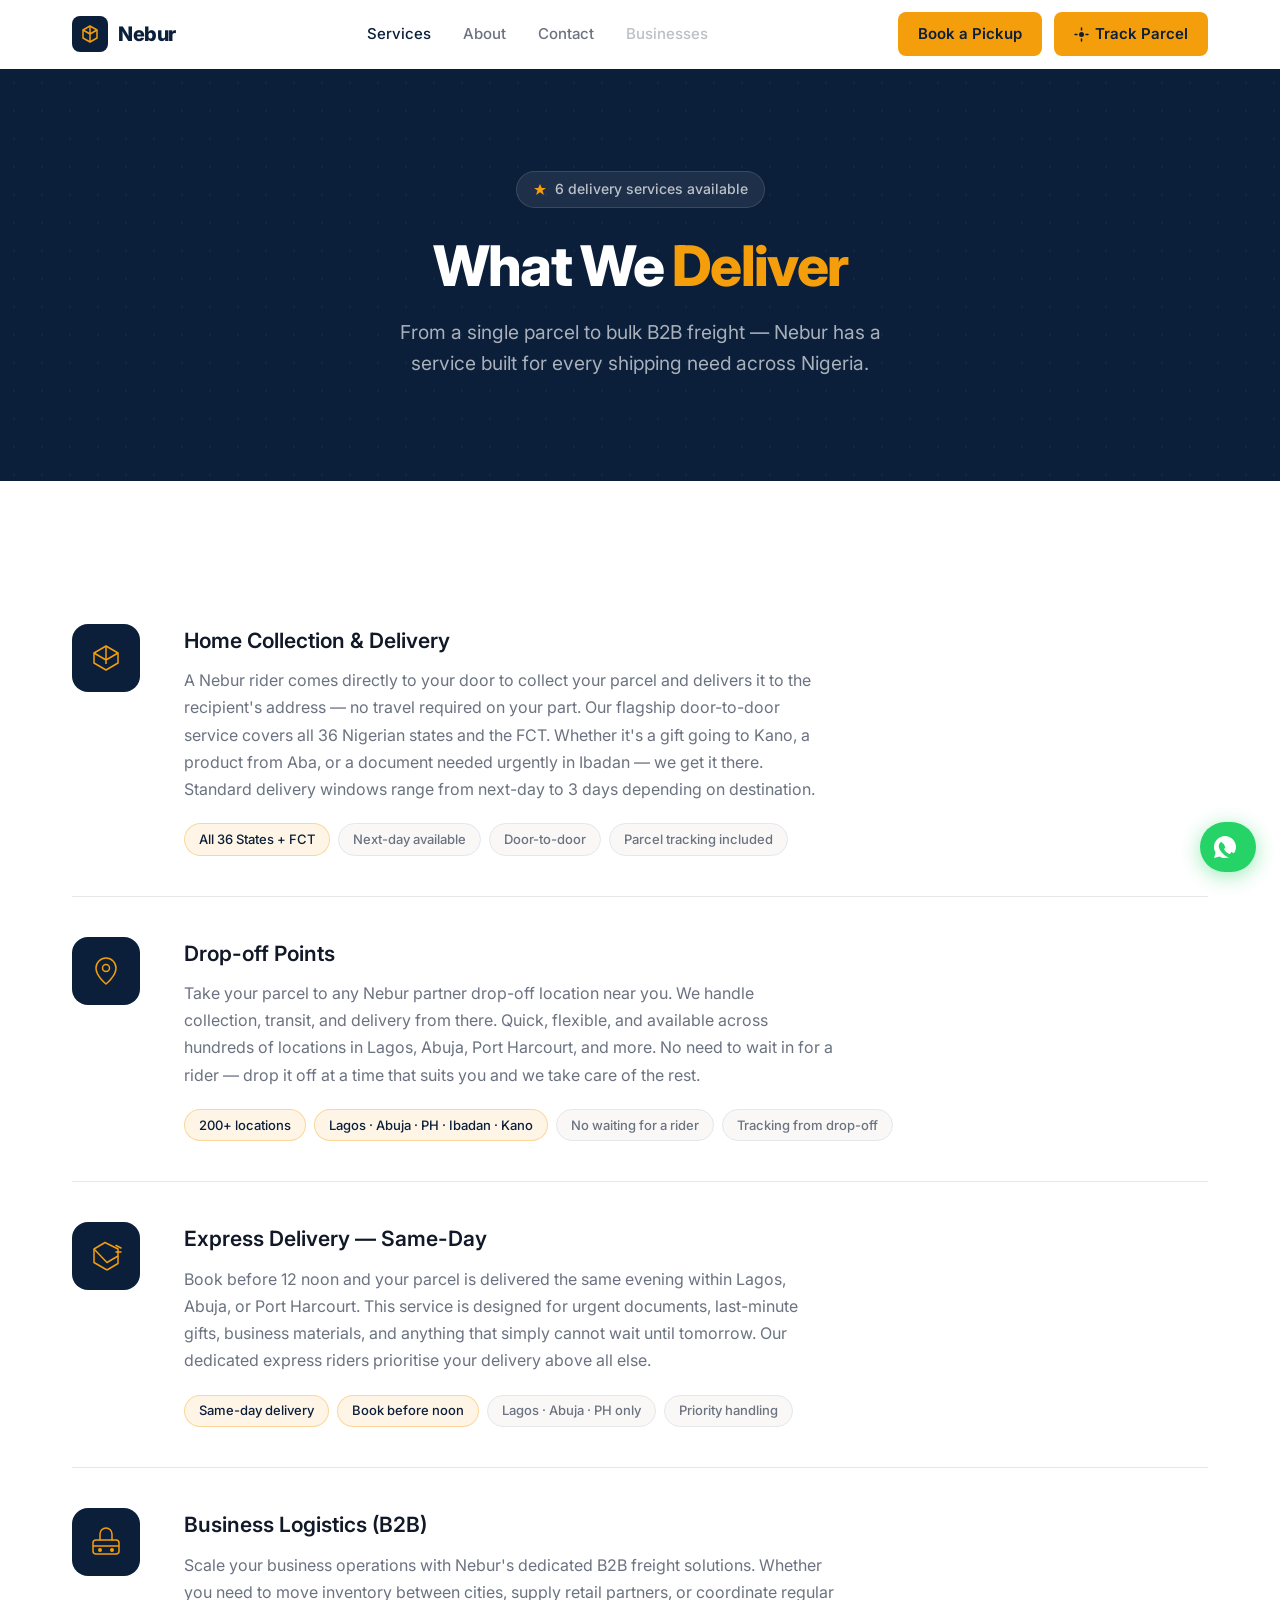
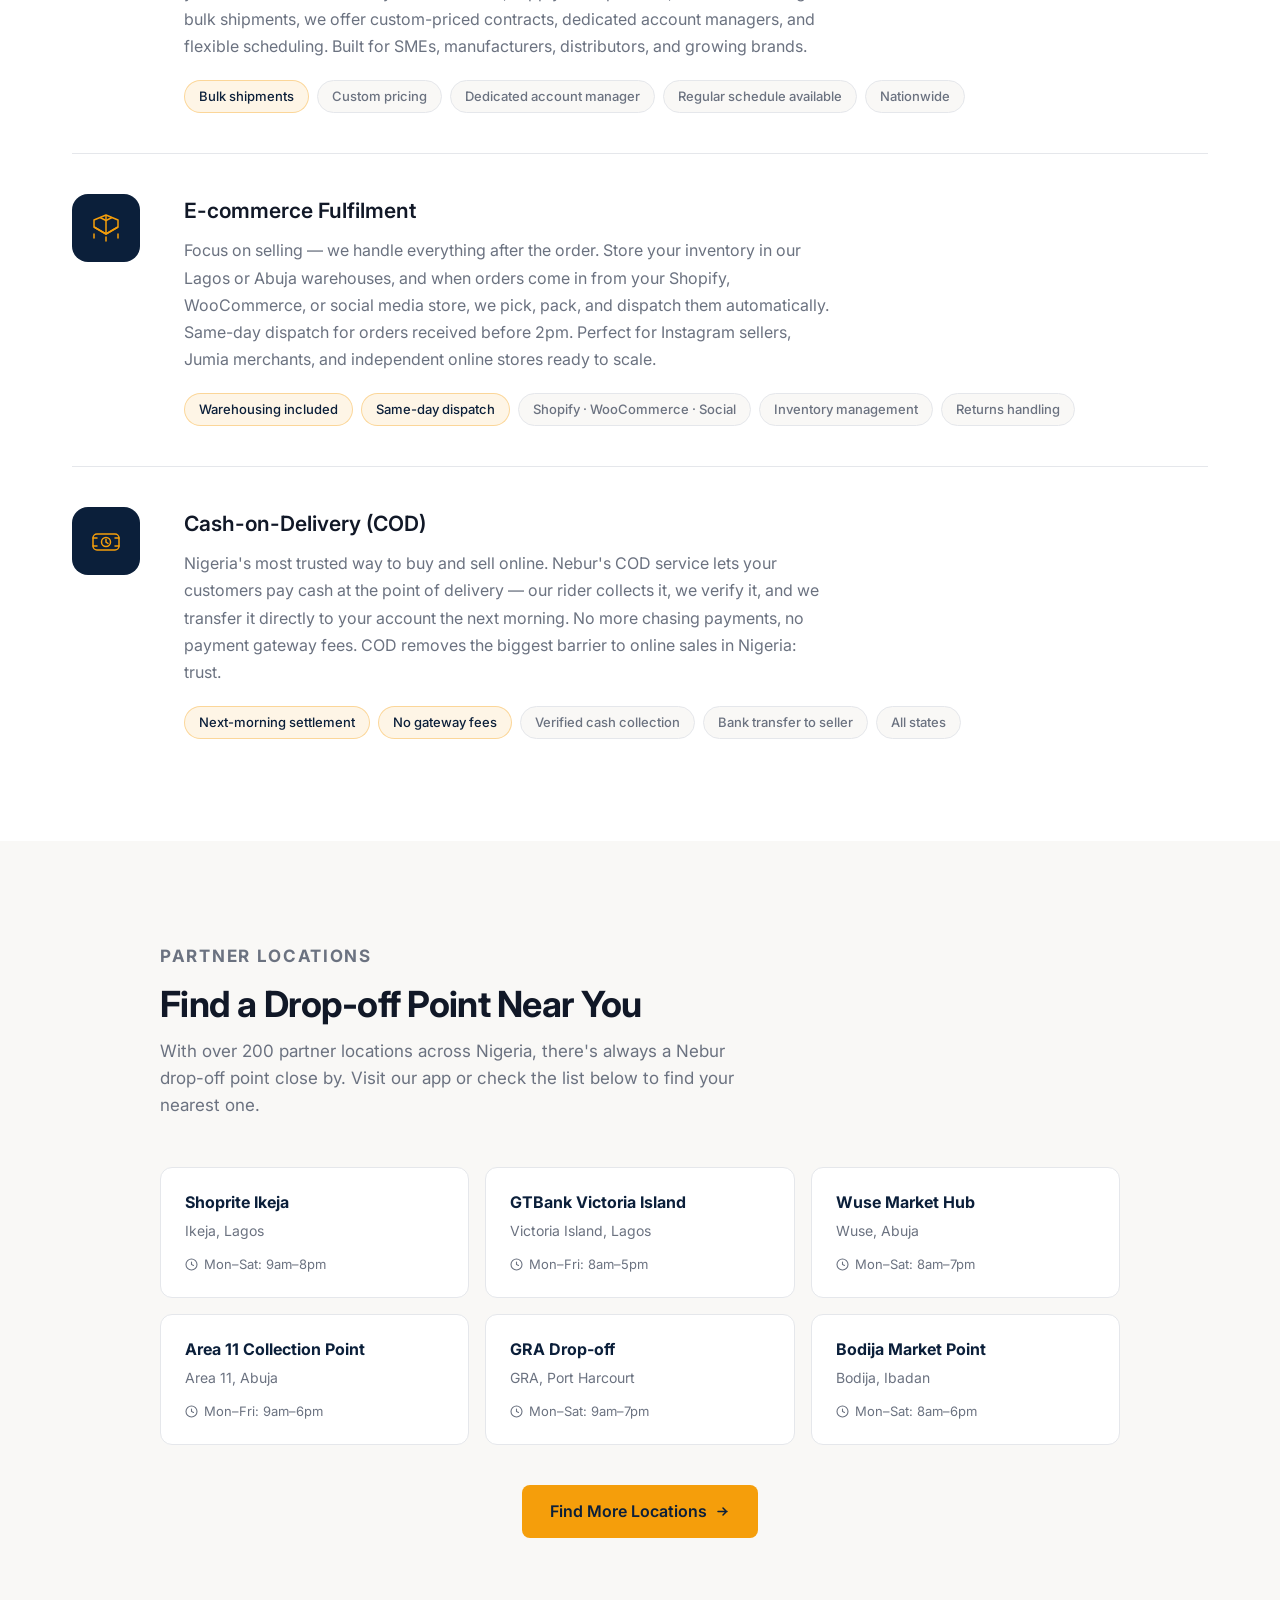
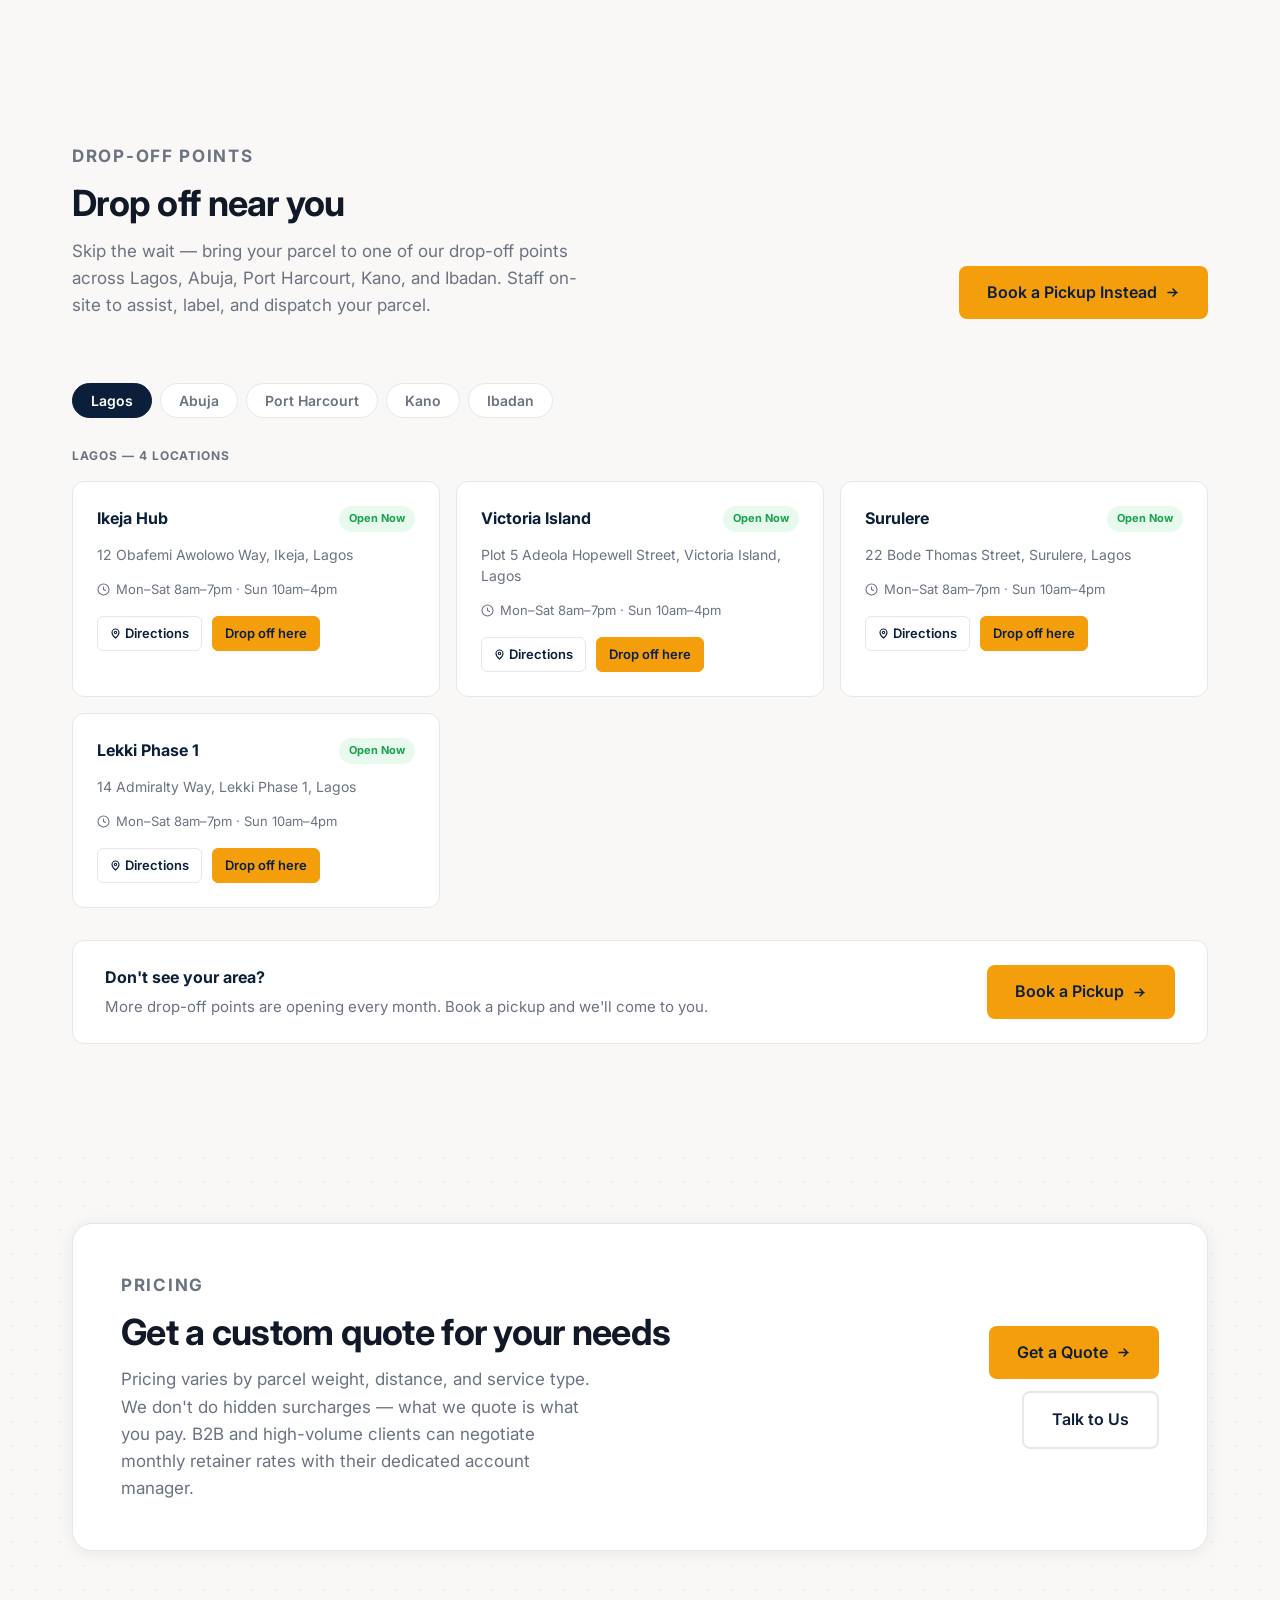
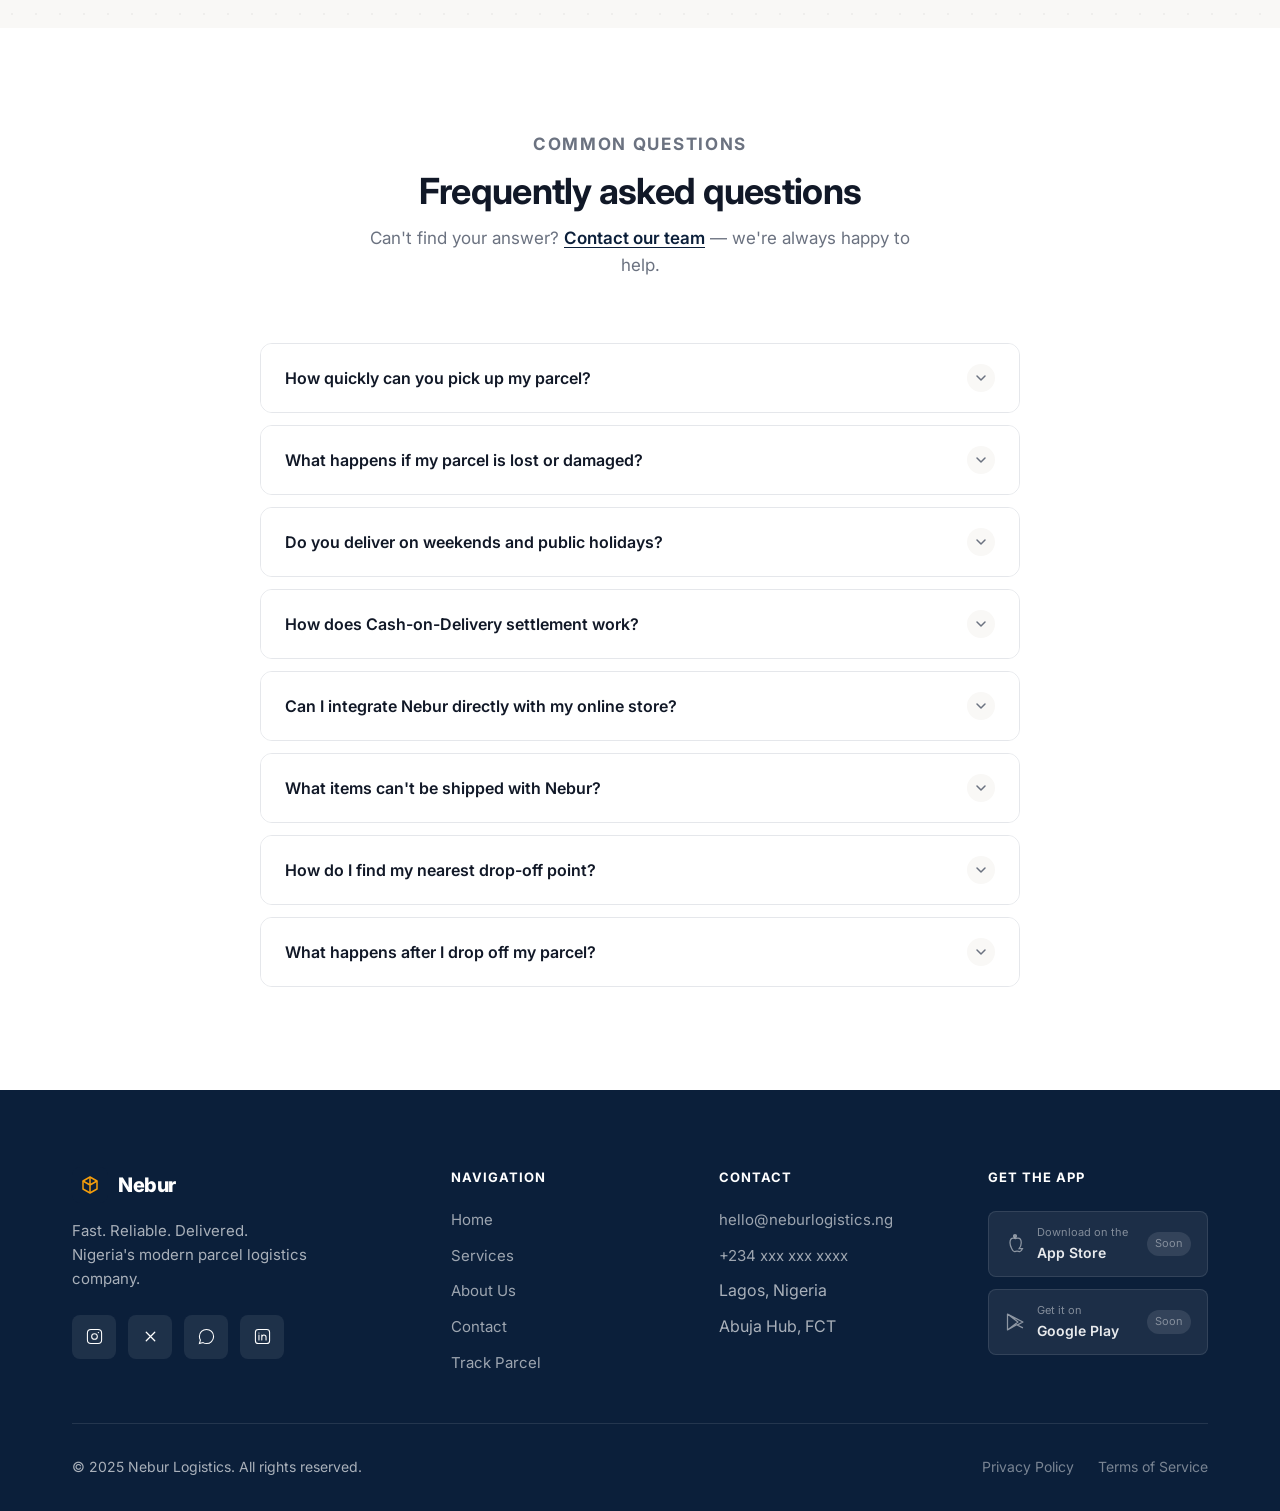
==== commit aa7b4a0b: "feat: add drop-off points as core collection method - Homepage: 4th stat counter (200+ drop-off poin" ====
--- a/services.html
+++ b/services.html
@@ -65,6 +65,51 @@
       font-size: 0.8125rem; font-weight: 500; color: var(--color-text-muted);
     }
     .tag.highlight { background: rgba(245,158,11,0.1); border-color: rgba(245,158,11,0.35); color: var(--color-navy); }
+
+    /* ── Drop-off Map ── */
+    #drop-off-map {
+      padding: var(--section-pad);
+      background: var(--color-off-white);
+    }
+    .drop-off-map-inner { max-width: 960px; margin: 0 auto; }
+    #drop-off-map .section-header { margin-bottom: clamp(2rem, 4vw, 3rem); }
+    #drop-off-map .section-header p { max-width: 55ch; }
+    .drop-off-locations-grid {
+      display: grid;
+      grid-template-columns: repeat(3, 1fr);
+      gap: 1rem;
+      margin-bottom: 2.5rem;
+    }
+    .drop-off-location-card {
+      background: var(--color-white);
+      border: 1px solid var(--color-border);
+      border-radius: 12px;
+      padding: 1.375rem 1.5rem;
+      transition: border-color 0.2s, box-shadow 0.2s;
+    }
+    .drop-off-location-card:hover {
+      border-color: var(--color-amber);
+      box-shadow: 0 2px 16px rgba(0,0,0,0.07);
+    }
+    .drop-off-location-name {
+      font-size: 1rem;
+      font-weight: 700;
+      color: var(--color-navy);
+      margin-bottom: 0.25rem;
+    }
+    .drop-off-location-area {
+      font-size: 0.875rem;
+      color: var(--color-text-muted);
+      margin-bottom: 0.75rem;
+    }
+    .drop-off-location-hours {
+      display: flex;
+      align-items: center;
+      gap: 0.375rem;
+      font-size: 0.8125rem;
+      color: var(--color-text-muted);
+    }
+    .drop-off-map-cta { text-align: center; }
 
     /* ── Drop-off Points ── */
     #drop-off-points {
@@ -241,6 +286,7 @@
     /* ── Responsive ── */
     @media (max-width: 1024px) {
       .dropoff-grid { grid-template-columns: repeat(2, 1fr); }
+      .drop-off-locations-grid { grid-template-columns: repeat(2, 1fr); }
     }
     @media (max-width: 768px) {
       .service-row { grid-template-columns: 1fr; gap: 1.25rem; }
@@ -251,6 +297,7 @@
     }
     @media (max-width: 640px) {
       .dropoff-grid { grid-template-columns: 1fr; }
+      .drop-off-locations-grid { grid-template-columns: 1fr; }
     }
   </style>
 </head>
@@ -317,7 +364,7 @@
       <div class="container">
         <h2 id="services-list-heading" class="visually-hidden">All Nebur Services</h2>
 
-        <!-- Last-Mile Delivery -->
+        <!-- Home Collection & Delivery -->
         <div class="service-row fade-up">
           <div class="service-row-icon" aria-hidden="true">
             <svg width="32" height="32" viewBox="0 0 32 32" fill="none">
@@ -326,8 +373,8 @@
             </svg>
           </div>
           <div class="service-row-body">
-            <h3>Last-Mile Delivery</h3>
-            <p>Our flagship service. We collect parcels from your door and deliver them to any address across all 36 Nigerian states and the FCT. Whether it's a gift going to Kano, a product ordered from Aba, or a document needed urgently in Ibadan — Nebur's network of riders and regional partners makes it happen. Standard delivery windows range from next-day to 3 days depending on destination.</p>
+            <h3>Home Collection &amp; Delivery</h3>
+            <p>A Nebur rider comes directly to your door to collect your parcel and delivers it to the recipient's address — no travel required on your part. Our flagship door-to-door service covers all 36 Nigerian states and the FCT. Whether it's a gift going to Kano, a product from Aba, or a document needed urgently in Ibadan — we get it there. Standard delivery windows range from next-day to 3 days depending on destination.</p>
             <div class="service-tags">
               <span class="tag highlight">All 36 States + FCT</span>
               <span class="tag">Next-day available</span>
@@ -337,24 +384,22 @@
           </div>
         </div>
 
-        <!-- Parcel Pickup & Drop-off -->
+        <!-- Drop-off Points -->
         <div class="service-row fade-up">
           <div class="service-row-icon" aria-hidden="true">
             <svg width="32" height="32" viewBox="0 0 32 32" fill="none">
-              <rect x="4" y="10" width="24" height="18" rx="3" stroke="#F59E0B" stroke-width="1.5"/>
-              <path d="M4 16h24" stroke="#F59E0B" stroke-width="1.5"/>
-              <path d="M11 6l3 4M21 6l-3 4" stroke="#F59E0B" stroke-width="1.5" stroke-linecap="round"/>
-              <path d="M10 22h5M20 22h2" stroke="#F59E0B" stroke-width="1.5" stroke-linecap="round"/>
+              <path d="M16 3C10.5 3 6 7.5 6 13c0 8 10 16 10 16S26 21 26 13c0-5.5-4.5-10-10-10z" stroke="#F59E0B" stroke-width="1.5" stroke-linejoin="round"/>
+              <circle cx="16" cy="13" r="3.5" stroke="#F59E0B" stroke-width="1.5"/>
             </svg>
           </div>
           <div class="service-row-body">
-            <h3>Parcel Pickup &amp; Drop-off</h3>
-            <p>Prefer to drop off your parcel rather than wait for a collection? Use one of our growing network of drop-off points across Lagos, Abuja, and Port Harcourt. You can also schedule a specific collection window — morning, afternoon, or evening — so pickups fit around your day, not the other way around.</p>
+            <h3>Drop-off Points</h3>
+            <p>Take your parcel to any Nebur partner drop-off location near you. We handle collection, transit, and delivery from there. Quick, flexible, and available across hundreds of locations in Lagos, Abuja, Port Harcourt, and more. No need to wait in for a rider — drop it off at a time that suits you and we take care of the rest.</p>
             <div class="service-tags">
-              <span class="tag highlight">Flexible scheduling</span>
-              <span class="tag">Drop-off points available</span>
-              <span class="tag">Lagos · Abuja · PH</span>
-              <span class="tag">Home or business</span>
+              <span class="tag highlight">200+ locations</span>
+              <span class="tag highlight">Lagos · Abuja · PH · Ibadan · Kano</span>
+              <span class="tag">No waiting for a rider</span>
+              <span class="tag">Tracking from drop-off</span>
             </div>
           </div>
         </div>
@@ -455,6 +500,84 @@
       </div>
     </section>
 
+    <!-- DROP-OFF MAP -->
+    <section id="drop-off-map" aria-labelledby="drop-off-map-heading">
+      <div class="container">
+        <div class="drop-off-map-inner">
+          <div class="section-header">
+            <p class="section-label">Partner Locations</p>
+            <h2 id="drop-off-map-heading">Find a Drop-off Point Near You</h2>
+            <p>With over 200 partner locations across Nigeria, there's always a Nebur drop-off point close by. Visit our app or check the list below to find your nearest one.</p>
+          </div>
+
+          <div class="drop-off-locations-grid">
+
+            <div class="drop-off-location-card fade-up">
+              <div class="drop-off-location-name">Shoprite Ikeja</div>
+              <div class="drop-off-location-area">Ikeja, Lagos</div>
+              <div class="drop-off-location-hours">
+                <svg width="13" height="13" viewBox="0 0 13 13" fill="none" aria-hidden="true"><circle cx="6.5" cy="6.5" r="5.5" stroke="#6B7280" stroke-width="1.1"/><path d="M6.5 4v2.5l2 1" stroke="#6B7280" stroke-width="1.1" stroke-linecap="round"/></svg>
+                Mon–Sat: 9am–8pm
+              </div>
+            </div>
+
+            <div class="drop-off-location-card fade-up fade-up-delay-1">
+              <div class="drop-off-location-name">GTBank Victoria Island</div>
+              <div class="drop-off-location-area">Victoria Island, Lagos</div>
+              <div class="drop-off-location-hours">
+                <svg width="13" height="13" viewBox="0 0 13 13" fill="none" aria-hidden="true"><circle cx="6.5" cy="6.5" r="5.5" stroke="#6B7280" stroke-width="1.1"/><path d="M6.5 4v2.5l2 1" stroke="#6B7280" stroke-width="1.1" stroke-linecap="round"/></svg>
+                Mon–Fri: 8am–5pm
+              </div>
+            </div>
+
+            <div class="drop-off-location-card fade-up fade-up-delay-2">
+              <div class="drop-off-location-name">Wuse Market Hub</div>
+              <div class="drop-off-location-area">Wuse, Abuja</div>
+              <div class="drop-off-location-hours">
+                <svg width="13" height="13" viewBox="0 0 13 13" fill="none" aria-hidden="true"><circle cx="6.5" cy="6.5" r="5.5" stroke="#6B7280" stroke-width="1.1"/><path d="M6.5 4v2.5l2 1" stroke="#6B7280" stroke-width="1.1" stroke-linecap="round"/></svg>
+                Mon–Sat: 8am–7pm
+              </div>
+            </div>
+
+            <div class="drop-off-location-card fade-up fade-up-delay-1">
+              <div class="drop-off-location-name">Area 11 Collection Point</div>
+              <div class="drop-off-location-area">Area 11, Abuja</div>
+              <div class="drop-off-location-hours">
+                <svg width="13" height="13" viewBox="0 0 13 13" fill="none" aria-hidden="true"><circle cx="6.5" cy="6.5" r="5.5" stroke="#6B7280" stroke-width="1.1"/><path d="M6.5 4v2.5l2 1" stroke="#6B7280" stroke-width="1.1" stroke-linecap="round"/></svg>
+                Mon–Fri: 9am–6pm
+              </div>
+            </div>
+
+            <div class="drop-off-location-card fade-up fade-up-delay-2">
+              <div class="drop-off-location-name">GRA Drop-off</div>
+              <div class="drop-off-location-area">GRA, Port Harcourt</div>
+              <div class="drop-off-location-hours">
+                <svg width="13" height="13" viewBox="0 0 13 13" fill="none" aria-hidden="true"><circle cx="6.5" cy="6.5" r="5.5" stroke="#6B7280" stroke-width="1.1"/><path d="M6.5 4v2.5l2 1" stroke="#6B7280" stroke-width="1.1" stroke-linecap="round"/></svg>
+                Mon–Sat: 9am–7pm
+              </div>
+            </div>
+
+            <div class="drop-off-location-card fade-up fade-up-delay-3">
+              <div class="drop-off-location-name">Bodija Market Point</div>
+              <div class="drop-off-location-area">Bodija, Ibadan</div>
+              <div class="drop-off-location-hours">
+                <svg width="13" height="13" viewBox="0 0 13 13" fill="none" aria-hidden="true"><circle cx="6.5" cy="6.5" r="5.5" stroke="#6B7280" stroke-width="1.1"/><path d="M6.5 4v2.5l2 1" stroke="#6B7280" stroke-width="1.1" stroke-linecap="round"/></svg>
+                Mon–Sat: 8am–6pm
+              </div>
+            </div>
+
+          </div>
+
+          <div class="drop-off-map-cta fade-up">
+            <a href="#" data-future="drop-off-finder" class="btn btn-primary">
+              Find More Locations
+              <svg width="15" height="15" viewBox="0 0 15 15" fill="none" aria-hidden="true"><path d="M3 7.5h9M8 4l3.5 3.5L8 11" stroke="currentColor" stroke-width="1.5" stroke-linecap="round" stroke-linejoin="round"/></svg>
+            </a>
+          </div>
+        </div>
+      </div>
+    </section>
+
     <!-- DROP-OFF POINTS -->
     <section id="drop-off-points" aria-labelledby="dropoff-heading">
       <div class="container">
@@ -882,6 +1005,30 @@
             </button>
             <div class="faq-body" id="faq-6" role="region">
               <p>We cannot ship prohibited items including weapons, illegal substances, flammable liquids, live animals, perishable foods (unless using our cold-chain service), and items exceeding 50kg without prior arrangement. Fragile items like electronics and glassware are accepted but must be declared and properly packaged. Contact us if you're unsure — we'll always tell you upfront.</p>
+            </div>
+          </div>
+
+          <div class="faq-item" role="listitem">
+            <button class="faq-btn" aria-expanded="false" aria-controls="faq-7">
+              How do I find my nearest drop-off point?
+              <div class="faq-chevron" aria-hidden="true">
+                <svg width="14" height="14" viewBox="0 0 14 14" fill="none"><path d="M3 5l4 4 4-4" stroke="#6B7280" stroke-width="1.5" stroke-linecap="round" stroke-linejoin="round"/></svg>
+              </div>
+            </button>
+            <div class="faq-body" id="faq-7" role="region">
+              <p>You can find your nearest Nebur drop-off point using our app (coming soon) or by browsing the location list on this page. We have over 200 partner locations across Lagos, Abuja, Port Harcourt, Ibadan, and Kano.</p>
+            </div>
+          </div>
+
+          <div class="faq-item" role="listitem">
+            <button class="faq-btn" aria-expanded="false" aria-controls="faq-8">
+              What happens after I drop off my parcel?
+              <div class="faq-chevron" aria-hidden="true">
+                <svg width="14" height="14" viewBox="0 0 14 14" fill="none"><path d="M3 5l4 4 4-4" stroke="#6B7280" stroke-width="1.5" stroke-linecap="round" stroke-linejoin="round"/></svg>
+              </div>
+            </button>
+            <div class="faq-body" id="faq-8" role="region">
+              <p>Once you drop off your parcel at a Nebur partner location, our team collects it within the day and begins transit. You'll receive a confirmation message with a tracking reference so you can follow your parcel every step of the way.</p>
             </div>
           </div>
 
